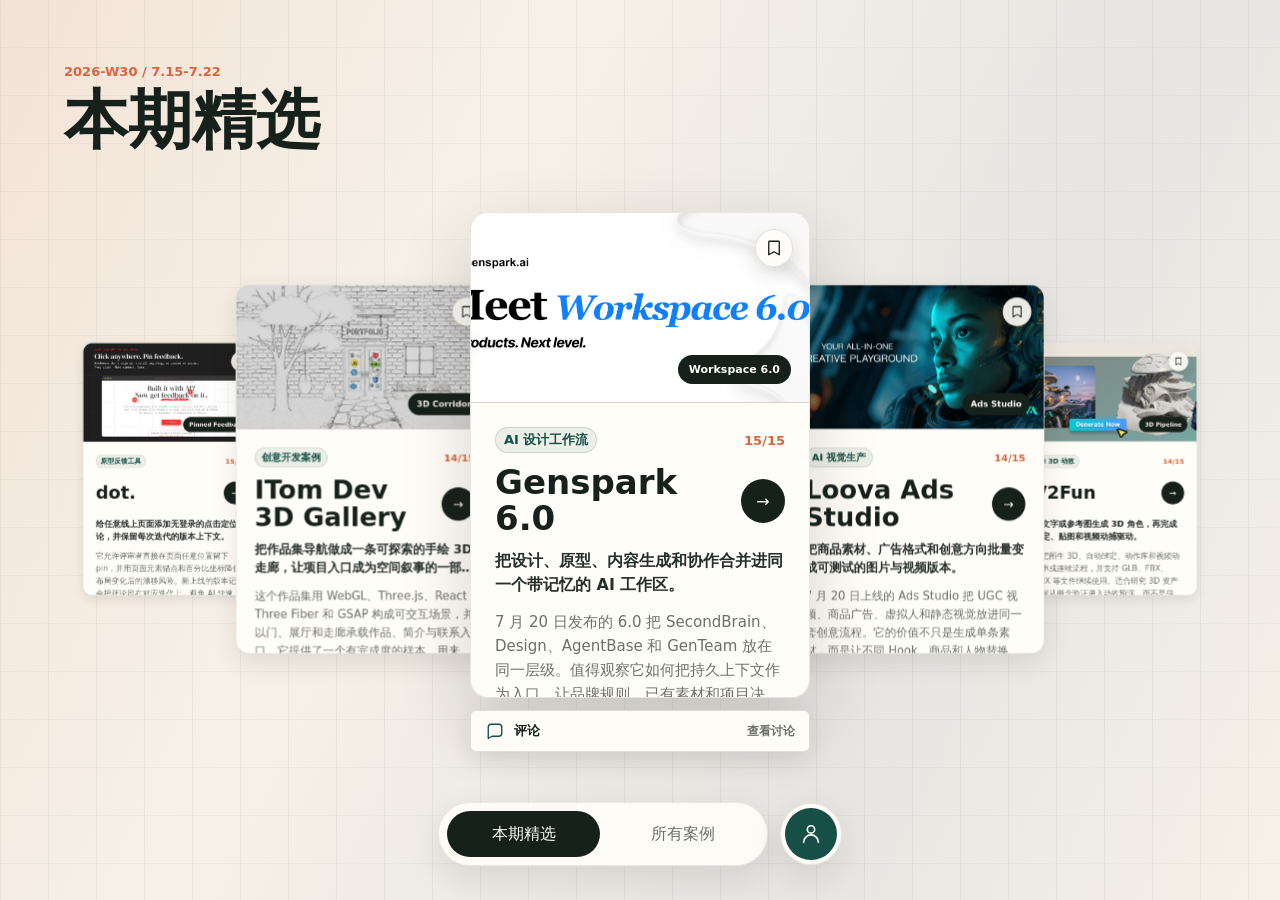
==== cowork-app/index.html @ ac087801 "Revert "Expand comments below selected card" This reverts commit 1cfe57b018ddd706c0d45c9d44be570946c" ====
<!doctype html>
<html lang="zh-CN">
  <head>
    <meta charset="UTF-8" />
    <meta name="viewport" content="width=device-width, initial-scale=1.0" />
    <title>设计资源精选</title>
    <link rel="stylesheet" href="./styles.css?v=26" />
  </head>
  <body>
    <main class="app-shell" aria-live="polite">
      <header class="topbar">
        <div>
          <p class="eyebrow" id="issueLabel">2026-W30 / 7.15-7.22</p>
          <h1 id="pageTitle">本期精选</h1>
        </div>
        <div class="view-controls is-hidden" id="viewControls">
          <div class="issue-filter" id="issueFilter">
            <button
              class="issue-filter-button"
              id="issueFilterButton"
              type="button"
              aria-haspopup="listbox"
              aria-expanded="false"
            >
              <span id="issueFilterValue">全部</span>
              <svg viewBox="0 0 24 24" aria-hidden="true">
                <path d="m7 10 5 5 5-5"></path>
              </svg>
            </button>
            <div class="issue-menu" id="issueMenu" role="listbox" aria-label="选择期次"></div>
          </div>
          <button
            class="layout-toggle"
            id="layoutToggle"
            type="button"
            aria-label="切换为瀑布流排列"
            aria-pressed="false"
            title="切换为瀑布流排列"
          >
            <svg class="layout-icon layout-icon-masonry" viewBox="0 0 24 24" aria-hidden="true">
              <rect x="3" y="3" width="7" height="8" rx="1.5"></rect>
              <rect x="14" y="3" width="7" height="5" rx="1.5"></rect>
              <rect x="3" y="15" width="7" height="6" rx="1.5"></rect>
              <rect x="14" y="12" width="7" height="9" rx="1.5"></rect>
            </svg>
            <svg class="layout-icon layout-icon-stack" viewBox="0 0 24 24" aria-hidden="true">
              <path d="m12 3 9 5-9 5-9-5 9-5Z"></path>
              <path d="m3 12 9 5 9-5"></path>
              <path d="m3 16 9 5 9-5"></path>
            </svg>
          </button>
        </div>
      </header>

      <section class="stage" aria-label="资源案例">
        <div class="carousel" id="carousel"></div>
        <button class="comment-button featured-comment-button" id="featuredCommentButton" type="button" aria-label="查看评论" aria-expanded="false">
          <span class="comment-button-copy">
            <span class="comment-icon-wrap">
              <svg viewBox="0 0 24 24" aria-hidden="true">
                <path d="M21 15a4 4 0 0 1-4 4H8l-5 3V7a4 4 0 0 1 4-4h10a4 4 0 0 1 4 4Z"></path>
              </svg>
              <span class="comment-count" hidden>0</span>
            </span>
            <span>评论</span>
          </span>
          <span class="comment-button-hint">查看讨论</span>
        </button>
      </section>

      <section class="profile-view is-hidden" id="profileView" aria-label="我的资源库">
        <header class="profile-identity">
          <div class="profile-identity-avatar" id="profileIdentityAvatar" aria-hidden="true">
            <span class="avatar-initials"></span>
          </div>
          <div>
            <p>我的资源库</p>
            <h2 id="profileName">正在识别成员信息</h2>
            <span id="profileEmail"></span>
          </div>
        </header>

        <div class="profile-tabs" role="tablist" aria-label="我的内容">
          <button class="profile-tab is-active" type="button" role="tab" aria-selected="true" data-profile-tab="published">
            我的发布
            <span id="publishedCount">0</span>
          </button>
          <button class="profile-tab" type="button" role="tab" aria-selected="false" data-profile-tab="favorites">
            我的收藏
            <span id="favoritesCount">0</span>
          </button>
        </div>

        <div class="profile-content" id="profileContent"></div>
      </section>

      <div class="bottom-dock">
        <nav class="mode-tabs" aria-label="页面切换">
          <button class="tab-button is-active" type="button" data-mode="featured">本期精选</button>
          <button class="tab-button" type="button" data-mode="all">所有案例</button>
        </nav>
        <button class="profile-button" id="profileButton" type="button" aria-label="进入我的页面" title="我的">
          <span class="profile-avatar-placeholder" aria-hidden="true">
            <svg viewBox="0 0 24 24">
              <path d="M20 21a8 8 0 0 0-16 0"></path>
              <circle cx="12" cy="7" r="4"></circle>
            </svg>
          </span>
          <img id="profileAvatar" alt="" hidden />
          <span class="profile-avatar-initials" id="profileAvatarInitials" aria-hidden="true"></span>
        </button>
      </div>

      <div class="comment-layer" id="commentLayer" aria-hidden="true">
        <button class="comment-backdrop" id="commentBackdrop" type="button" aria-label="关闭评论"></button>
        <aside class="comment-drawer" role="dialog" aria-modal="true" aria-labelledby="commentDrawerTitle">
          <header class="comment-drawer-header">
            <div>
              <p id="commentResourceLabel">案例讨论</p>
              <h2 id="commentDrawerTitle">评论</h2>
            </div>
            <button class="comment-close" id="commentClose" type="button" aria-label="关闭评论">
              <svg viewBox="0 0 24 24" aria-hidden="true">
                <path d="m6 6 12 12M18 6 6 18"></path>
              </svg>
            </button>
          </header>

          <div class="comment-list" id="commentList" aria-live="polite"></div>

          <form class="comment-composer" id="commentForm">
            <div class="replying-to is-hidden" id="replyingTo">
              <span id="replyingToText"></span>
              <button id="cancelReply" type="button">取消</button>
            </div>
            <label class="sr-only" for="commentInput">发表评论</label>
            <textarea id="commentInput" maxlength="1000" rows="3" placeholder="写下你的看法"></textarea>
            <div class="comment-form-actions">
              <span>最多 1000 字</span>
              <button class="comment-submit" id="commentSubmit" type="submit">发布评论</button>
            </div>
          </form>
        </aside>
      </div>
    </main>

    <script src="https://cdn.jsdelivr.net/npm/gsap@3.12.5/dist/gsap.min.js"></script>
    <script src="./app.js?v=13"></script>
  </body>
</html>
---- cowork-app/styles.css ----
:root {
  --bg: #f6f1e8;
  --surface: #fffdf7;
  --surface-2: #f0e6d8;
  --ink: #17211c;
  --muted: #6b716a;
  --line: rgba(23, 33, 28, 0.12);
  --accent: #164f46;
  --accent-2: #d9653b;
  --blue: #365c9f;
  --shadow: 0 26px 70px rgba(34, 29, 20, 0.18);
  --soft-shadow: 0 12px 34px rgba(34, 29, 20, 0.11);
}

* {
  box-sizing: border-box;
}

html,
body {
  min-height: 100%;
}

body {
  margin: 0;
  font-family:
    Inter, ui-sans-serif, system-ui, -apple-system, BlinkMacSystemFont, "Segoe UI",
    "PingFang SC", "Hiragino Sans GB", "Microsoft YaHei", sans-serif;
  color: var(--ink);
  background:
    linear-gradient(90deg, rgba(22, 79, 70, 0.06) 1px, transparent 1px),
    linear-gradient(0deg, rgba(22, 79, 70, 0.045) 1px, transparent 1px),
    linear-gradient(115deg, rgba(217, 101, 59, 0.1), transparent 34%, rgba(54, 92, 159, 0.08) 70%, transparent),
    var(--bg);
  background-size:
    48px 48px,
    48px 48px,
    auto;
  overflow: hidden;
}

button,
select {
  font: inherit;
}

.app-shell {
  position: relative;
  display: grid;
  grid-template-rows: auto minmax(0, 1fr);
  gap: clamp(18px, 2.8vh, 36px);
  width: 100vw;
  height: 100vh;
  min-height: 720px;
  padding: clamp(28px, 5vw, 72px) clamp(28px, 5vw, 72px) 118px;
  overflow: hidden;
}

.topbar {
  position: relative;
  z-index: 4;
  display: flex;
  align-items: flex-start;
  justify-content: space-between;
  gap: 24px;
  width: min(100%, 1760px);
  margin: 0 auto;
}

.view-controls {
  display: flex;
  align-items: center;
  gap: 10px;
  margin-top: 4px;
}

.eyebrow {
  margin: 0 0 10px;
  color: var(--accent-2);
  font-size: 13px;
  font-weight: 700;
}

h1 {
  margin: 0;
  font-size: clamp(34px, 5vw, 72px);
  font-weight: 780;
  line-height: 0.98;
}

.issue-filter {
  position: relative;
  z-index: 2;
}

.issue-filter-button {
  display: flex;
  align-items: center;
  justify-content: space-between;
  gap: 18px;
  min-width: 194px;
  height: 48px;
  padding: 0 18px 0 22px;
  color: var(--ink);
  cursor: pointer;
  background: rgba(255, 253, 247, 0.86);
  border: 1px solid var(--line);
  border-radius: 999px;
  box-shadow: var(--soft-shadow);
  transition:
    background 180ms ease,
    border-color 180ms ease;
}

.issue-filter-button:hover,
.issue-filter-button[aria-expanded="true"] {
  background: var(--surface);
  border-color: rgba(23, 33, 28, 0.2);
}

.issue-filter-button:focus-visible {
  outline: 3px solid rgba(217, 101, 59, 0.62);
  outline-offset: 3px;
}

.issue-filter-button svg {
  width: 18px;
  height: 18px;
  fill: none;
  stroke: currentColor;
  stroke-linecap: round;
  stroke-linejoin: round;
  stroke-width: 2;
  transition: transform 180ms ease;
}

.issue-filter-button[aria-expanded="true"] svg {
  transform: rotate(180deg);
}

.issue-menu {
  position: absolute;
  top: calc(100% + 10px);
  right: 0;
  display: grid;
  gap: 4px;
  width: 260px;
  padding: 8px;
  pointer-events: none;
  background: var(--surface);
  border: 1px solid var(--line);
  border-radius: 8px;
  box-shadow: var(--shadow);
  opacity: 0;
  transform: translateY(-8px);
  transition:
    opacity 160ms ease,
    transform 180ms ease;
}

.issue-menu.is-open {
  pointer-events: auto;
  opacity: 1;
  transform: translateY(0);
}

.issue-option {
  position: relative;
  display: grid;
  gap: 3px;
  width: 100%;
  min-height: 54px;
  padding: 9px 38px 9px 12px;
  color: var(--ink);
  text-align: left;
  cursor: pointer;
  background: transparent;
  border: 0;
  border-radius: 6px;
}

.issue-option:hover {
  background: rgba(22, 79, 70, 0.07);
}

.issue-option.is-selected {
  color: var(--accent);
  background: rgba(22, 79, 70, 0.1);
}

.issue-option.is-selected::after {
  position: absolute;
  top: 50%;
  right: 14px;
  font-size: 16px;
  font-weight: 800;
  content: "✓";
  transform: translateY(-50%);
}

.issue-option span {
  overflow: hidden;
  font-size: 14px;
  font-weight: 720;
  text-overflow: ellipsis;
  white-space: nowrap;
}

.issue-option small {
  color: var(--muted);
  font-size: 12px;
}

.layout-toggle {
  display: grid;
  flex: 0 0 48px;
  width: 48px;
  height: 48px;
  padding: 0;
  color: var(--ink);
  cursor: pointer;
  background: rgba(255, 253, 247, 0.86);
  border: 1px solid var(--line);
  border-radius: 50%;
  box-shadow: var(--soft-shadow);
  place-items: center;
  transition:
    color 180ms ease,
    background 180ms ease,
    transform 180ms ease;
}

.layout-toggle:hover {
  color: var(--surface);
  background: var(--ink);
  transform: translateY(-2px);
}

.layout-toggle:focus-visible {
  outline: 3px solid rgba(217, 101, 59, 0.62);
  outline-offset: 3px;
}

.layout-icon {
  width: 22px;
  height: 22px;
  fill: none;
  stroke: currentColor;
  stroke-linecap: round;
  stroke-linejoin: round;
  stroke-width: 1.8;
}

.layout-icon-stack,
.layout-toggle.is-masonry-active .layout-icon-masonry {
  display: none;
}

.layout-toggle.is-masonry-active .layout-icon-stack {
  display: block;
}

.is-hidden {
  display: none;
}

.stage {
  position: relative;
  width: min(100%, 1460px);
  min-height: 0;
  margin: 0 auto;
}

.carousel {
  position: absolute;
  inset: 0;
  transform-style: preserve-3d;
}

body.is-masonry-view {
  overflow-x: hidden;
  overflow-y: auto;
}

.app-shell.is-masonry-view {
  grid-template-rows: auto auto;
  height: auto;
  min-height: 100vh;
  padding-bottom: 130px;
  overflow: visible;
}

.stage.is-masonry-view {
  min-height: 0;
}

.carousel.is-masonry-view {
  position: relative;
  inset: auto;
  columns: 3 340px;
  column-gap: 24px;
  transform-style: flat;
}

.carousel.is-masonry-view .resource-card {
  position: relative;
  top: auto;
  left: auto;
  display: inline-grid;
  grid-template-rows: auto auto;
  width: 100%;
  height: auto;
  min-height: 0;
  margin: 0 0 24px;
  cursor: default;
  break-inside: avoid;
  transform: none;
  box-shadow: var(--soft-shadow);
}

.carousel.is-masonry-view .cover img {
  height: auto;
  object-fit: contain;
}

.carousel.is-masonry-view .card-body {
  grid-template-rows: auto auto minmax(150px, auto);
}

.carousel.is-masonry-view .card-title {
  font-size: 28px;
}

.carousel.is-masonry-view .card-details {
  min-height: 150px;
}

.resource-card {
  position: absolute;
  top: calc(50% - clamp(24px, 2.5vh, 32px));
  left: 50%;
  display: grid;
  grid-template-rows: minmax(190px, 52%) auto;
  width: clamp(340px, 23vw, 456px);
  height: clamp(470px, 54vh, 590px);
  overflow: hidden;
  cursor: pointer;
  background: var(--surface);
  border: 1px solid rgba(23, 33, 28, 0.1);
  border-radius: 18px;
  box-shadow: var(--shadow);
  transform: translate(-50%, -50%);
  transform-origin: center center;
  transition: box-shadow 180ms ease;
  will-change: transform, opacity;
}

.resource-card:focus-visible {
  outline: 3px solid rgba(217, 101, 59, 0.62);
  outline-offset: 5px;
}

.resource-card.is-side {
  box-shadow: var(--soft-shadow);
}

.resource-card.is-far {
  box-shadow: 0 8px 22px rgba(34, 29, 20, 0.1);
}

.resource-card.is-hovered {
  box-shadow: 0 24px 52px rgba(34, 29, 20, 0.2);
}

.cover {
  position: relative;
  min-height: 0;
  overflow: hidden;
  border-bottom: 1px solid rgba(23, 33, 28, 0.1);
  background: #ece7dd;
}

.cover img {
  display: block;
  width: 100%;
  height: 100%;
  object-fit: cover;
}

.cover::after {
  position: absolute;
  right: 18px;
  bottom: 18px;
  padding: 8px 11px;
  color: var(--surface);
  font-size: 11px;
  font-weight: 760;
  content: attr(data-label);
  background: var(--ink);
  border-radius: 999px;
}

.favorite-button {
  position: absolute;
  z-index: 2;
  top: 16px;
  right: 16px;
  display: grid;
  width: 38px;
  height: 38px;
  padding: 0;
  color: var(--ink);
  cursor: pointer;
  background: rgba(255, 253, 247, 0.92);
  border: 1px solid rgba(23, 33, 28, 0.12);
  border-radius: 50%;
  box-shadow: 0 8px 18px rgba(34, 29, 20, 0.14);
  place-items: center;
  transition:
    color 180ms ease,
    background 180ms ease,
    transform 180ms ease;
}

.favorite-button:hover {
  color: var(--surface);
  background: var(--ink);
  transform: translateY(-2px);
}

.favorite-button.is-saved {
  color: var(--surface);
  background: var(--accent);
}

.favorite-button:disabled {
  cursor: wait;
  opacity: 0.58;
}

.favorite-button svg {
  width: 18px;
  height: 18px;
  fill: transparent;
  stroke: currentColor;
  stroke-linecap: round;
  stroke-linejoin: round;
  stroke-width: 1.8;
}

.favorite-button.is-saved svg {
  fill: currentColor;
}

.comment-button {
  display: none;
  align-items: center;
  justify-content: space-between;
  gap: 16px;
  width: 100%;
  min-height: 42px;
  padding: 0 14px;
  color: var(--ink);
  cursor: pointer;
  background: rgba(255, 253, 247, 0.96);
  border: 1px solid rgba(23, 33, 28, 0.14);
  border-radius: 6px;
  transition:
    color 180ms ease,
    background 180ms ease,
    border-color 180ms ease,
    transform 180ms ease;
}

.featured-comment-button {
  position: absolute;
  z-index: 12;
  top: calc(50% - clamp(24px, 2.5vh, 32px) + clamp(235px, 27vh, 295px) + 12px);
  left: 50%;
  width: clamp(340px, 23vw, 456px);
  box-shadow: 0 8px 24px rgba(34, 29, 20, 0.1);
  transform: translateX(-50%);
}

.app-shell.is-featured-mode .featured-comment-button {
  display: flex;
}

.comment-button:hover,
.comment-button[aria-expanded="true"] {
  color: var(--ink);
  background: #f1eee6;
  border-color: rgba(22, 79, 70, 0.3);
}

.featured-comment-button:hover,
.featured-comment-button[aria-expanded="true"] {
  transform: translate(-50%, -1px);
}

.comment-button-copy {
  display: inline-flex;
  align-items: center;
  gap: 9px;
  font-size: 13px;
  font-weight: 760;
}

.comment-icon-wrap {
  position: relative;
  display: grid;
  width: 20px;
  height: 20px;
  color: var(--accent);
  place-items: center;
}

.comment-button svg {
  width: 18px;
  height: 18px;
  fill: none;
  stroke: currentColor;
  stroke-linecap: round;
  stroke-linejoin: round;
  stroke-width: 1.8;
}

.comment-count {
  position: absolute;
  top: -8px;
  right: -10px;
  display: grid;
  min-width: 17px;
  height: 17px;
  padding: 0 4px;
  color: #fff;
  font-size: 9px;
  font-weight: 760;
  line-height: 1;
  background: var(--accent-2);
  border: 2px solid #f4f5f1;
  border-radius: 999px;
  place-items: center;
}

.comment-button:hover .comment-count,
.comment-button[aria-expanded="true"] .comment-count {
  border-color: #f1eee6;
}

.comment-button-hint {
  color: var(--muted);
  font-size: 12px;
  font-weight: 650;
}

.comment-button:hover .comment-button-hint,
.comment-button[aria-expanded="true"] .comment-button-hint {
  color: var(--accent);
}

.comment-count[hidden] {
  display: none;
}

.card-body {
  position: relative;
  display: grid;
  grid-template-rows: auto auto minmax(0, 1fr);
  gap: 12px;
  padding: 24px;
}

.card-meta {
  display: flex;
  align-items: center;
  justify-content: space-between;
  gap: 12px;
  color: var(--muted);
  font-size: 13px;
  font-weight: 720;
}

.category {
  display: inline-flex;
  max-width: 210px;
  min-height: 24px;
  padding: 3px 8px;
  overflow: hidden;
  color: var(--accent);
  text-overflow: ellipsis;
  white-space: nowrap;
  background: rgba(22, 79, 70, 0.08);
  border: 1px solid rgba(22, 79, 70, 0.16);
  border-radius: 999px;
  align-items: center;
}

.score {
  color: var(--accent-2);
}

.card-title-row {
  display: grid;
  grid-template-columns: 1fr 44px;
  gap: 16px;
  align-items: center;
  min-height: clamp(56px, 6vw, 72px);
}

.card-title {
  display: -webkit-box;
  min-width: 0;
  margin: 0;
  overflow: hidden;
  font-size: clamp(26px, 3.4vw, 34px);
  font-weight: 790;
  line-height: 1.05;
  -webkit-box-orient: vertical;
  -webkit-line-clamp: 2;
}

.open-link {
  display: grid;
  width: 44px;
  height: 44px;
  color: var(--surface);
  text-decoration: none;
  background: var(--ink);
  border-radius: 50%;
  place-items: center;
  transition:
    color 180ms ease,
    background 180ms ease,
    transform 180ms ease;
}

.open-link:hover {
  color: var(--ink);
  background: var(--accent-2);
  transform: translateX(2px);
}

.card-summary {
  display: -webkit-box;
  min-height: 48px;
  margin: 0;
  overflow: hidden;
  color: #26302b;
  font-size: 16px;
  font-weight: 680;
  line-height: 1.52;
  -webkit-box-orient: vertical;
  -webkit-line-clamp: 2;
}

.card-details {
  position: relative;
  display: grid;
  min-height: 0;
  overflow: hidden;
  grid-template-rows: auto minmax(0, 1fr);
  gap: 12px;
}

.card-description {
  display: -webkit-box;
  min-height: 72px;
  margin: 0;
  overflow: hidden;
  color: var(--muted);
  font-size: 15px;
  line-height: 1.6;
  -webkit-box-orient: vertical;
  -webkit-line-clamp: 4;
}

.card-action {
  align-self: end;
  display: -webkit-box;
  margin: 0;
  max-height: 80px;
  overflow: hidden;
  color: #39423d;
  font-size: 15px;
  line-height: 1.62;
  opacity: 1;
  transform: translateY(0);
  transition:
    max-height 220ms ease,
    opacity 160ms ease,
    transform 220ms ease;
  -webkit-box-orient: vertical;
  -webkit-line-clamp: 3;
}

.resource-card .card-action {
  position: absolute;
  inset: 0;
  display: block;
  min-height: 0;
  max-height: none;
  padding: 16px 24px 20px;
  background: var(--surface);
  opacity: 0;
  pointer-events: none;
  transform: translateY(100%);
  -webkit-line-clamp: unset;
}

.card-details .card-summary,
.card-details .card-description {
  align-self: end;
  transition:
    opacity 160ms ease,
    transform 220ms ease;
}

.resource-card:hover .card-action,
.resource-card:focus-visible .card-action {
  opacity: 1;
  pointer-events: auto;
  transform: translateY(0);
}

.resource-card:hover .card-details .card-summary,
.resource-card:hover .card-details .card-description,
.resource-card:focus-visible .card-details .card-summary,
.resource-card:focus-visible .card-details .card-description {
  opacity: 0;
  transform: translateY(10px);
}

.card-action span {
  display: block;
  margin-bottom: 6px;
  color: var(--accent-2);
  font-size: 13px;
  font-weight: 780;
}

.bottom-dock {
  position: fixed;
  z-index: 5;
  bottom: 34px;
  left: 50%;
  display: flex;
  align-items: center;
  gap: 12px;
  transform: translateX(-50%);
}

.mode-tabs {
  display: grid;
  grid-template-columns: 1fr 1fr;
  gap: 6px;
  width: min(330px, calc(100vw - 114px));
  margin: 0;
  padding: 8px;
  background: rgba(255, 253, 247, 0.9);
  border: 1px solid rgba(23, 33, 28, 0.09);
  border-radius: 999px;
  box-shadow: var(--soft-shadow);
  backdrop-filter: blur(18px);
}

.tab-button {
  height: 46px;
  color: var(--muted);
  cursor: pointer;
  background: transparent;
  border: 0;
  border-radius: 999px;
  transition:
    color 180ms ease,
    background 180ms ease,
    transform 180ms ease;
}

.tab-button:hover {
  color: var(--ink);
}

.tab-button.is-active {
  color: var(--surface);
  background: var(--ink);
}

.profile-button {
  position: relative;
  display: grid;
  flex: 0 0 62px;
  width: 62px;
  height: 62px;
  padding: 4px;
  overflow: hidden;
  color: var(--ink);
  cursor: pointer;
  background: rgba(255, 253, 247, 0.94);
  border: 1px solid rgba(23, 33, 28, 0.1);
  border-radius: 50%;
  box-shadow: var(--soft-shadow);
  backdrop-filter: blur(18px);
  place-items: center;
  transition:
    border-color 180ms ease,
    box-shadow 180ms ease,
    transform 180ms ease;
}

.profile-button:hover {
  transform: translateY(-3px);
}

.profile-button.is-active {
  border-color: var(--accent-2);
  box-shadow:
    0 0 0 3px rgba(217, 101, 59, 0.16),
    var(--soft-shadow);
}

.profile-button:focus-visible {
  outline: 3px solid rgba(217, 101, 59, 0.62);
  outline-offset: 3px;
}

.profile-button img,
.profile-avatar-placeholder,
.profile-avatar-initials {
  grid-area: 1 / 1;
  width: 52px;
  height: 52px;
  border-radius: 50%;
}

.profile-button img {
  display: block;
  object-fit: cover;
}

.profile-button img[hidden],
.profile-avatar-placeholder[hidden],
.profile-avatar-initials[hidden] {
  display: none;
}

.profile-avatar-placeholder,
.profile-avatar-initials {
  display: grid;
  color: var(--surface);
  background: var(--accent);
  place-items: center;
}

.profile-avatar-placeholder svg {
  width: 22px;
  height: 22px;
  fill: none;
  stroke: currentColor;
  stroke-linecap: round;
  stroke-linejoin: round;
  stroke-width: 1.8;
}

.profile-avatar-initials {
  font-size: 15px;
  font-weight: 800;
}

.profile-view {
  width: min(100%, 1120px);
  min-height: 0;
  margin: 0 auto;
  overflow: auto;
  padding: 2px 4px 22px;
}

.profile-identity {
  display: flex;
  align-items: center;
  gap: 18px;
  padding-bottom: 28px;
  border-bottom: 1px solid var(--line);
}

.profile-identity-avatar {
  display: grid;
  flex: 0 0 76px;
  width: 76px;
  height: 76px;
  overflow: hidden;
  color: var(--surface);
  background: var(--accent);
  border-radius: 50%;
  place-items: center;
}

.profile-identity-avatar img {
  width: 100%;
  height: 100%;
  object-fit: cover;
}

.profile-identity-avatar .avatar-initials {
  font-size: 22px;
  font-weight: 800;
}

.profile-identity p,
.profile-identity h2 {
  margin: 0;
}

.profile-identity p {
  margin-bottom: 5px;
  color: var(--accent-2);
  font-size: 13px;
  font-weight: 760;
}

.profile-identity h2 {
  font-size: clamp(24px, 3vw, 34px);
  line-height: 1.15;
}

.profile-identity > div > span {
  display: block;
  margin-top: 6px;
  color: var(--muted);
  font-size: 14px;
}

.profile-tabs {
  display: flex;
  gap: 28px;
  margin-top: 30px;
  border-bottom: 1px solid var(--line);
}

.profile-tab {
  position: relative;
  display: inline-flex;
  align-items: center;
  gap: 8px;
  min-height: 48px;
  padding: 0 0 14px;
  color: var(--muted);
  cursor: pointer;
  background: transparent;
  border: 0;
}

.profile-tab::after {
  position: absolute;
  right: 0;
  bottom: -1px;
  left: 0;
  height: 2px;
  content: "";
  background: var(--ink);
  opacity: 0;
  transform: scaleX(0.6);
  transition:
    opacity 180ms ease,
    transform 180ms ease;
}

.profile-tab.is-active {
  color: var(--ink);
  font-weight: 740;
}

.profile-tab.is-active::after {
  opacity: 1;
  transform: scaleX(1);
}

.profile-tab span {
  display: grid;
  min-width: 24px;
  height: 24px;
  padding: 0 7px;
  color: var(--accent);
  font-size: 12px;
  background: rgba(22, 79, 70, 0.09);
  border-radius: 999px;
  place-items: center;
}

.profile-content {
  padding-top: 24px;
}

.profile-grid {
  display: grid;
  grid-template-columns: repeat(3, minmax(0, 1fr));
  gap: 20px;
}

.profile-resource-card {
  display: grid;
  grid-template-rows: 190px auto;
  min-width: 0;
  overflow: hidden;
  background: var(--surface);
  border: 1px solid var(--line);
  border-radius: 8px;
  box-shadow: var(--soft-shadow);
}

.profile-resource-card > img {
  width: 100%;
  height: 100%;
  object-fit: cover;
  border-bottom: 1px solid var(--line);
}

.profile-resource-body {
  display: grid;
  gap: 12px;
  padding: 18px;
}

.profile-resource-body h3,
.profile-resource-body p {
  margin: 0;
}

.profile-resource-body h3 {
  font-size: 22px;
  line-height: 1.15;
}

.profile-resource-body p {
  display: -webkit-box;
  min-height: 44px;
  overflow: hidden;
  color: var(--muted);
  font-size: 14px;
  line-height: 1.55;
  -webkit-box-orient: vertical;
  -webkit-line-clamp: 2;
}

.profile-resource-actions {
  display: flex;
  align-items: center;
  justify-content: space-between;
  gap: 12px;
}

.profile-resource-actions a,
.profile-resource-actions button {
  color: var(--ink);
  font-size: 13px;
  font-weight: 720;
  text-decoration: none;
}

.profile-resource-actions button {
  padding: 0;
  cursor: pointer;
  background: transparent;
  border: 0;
}

.profile-resource-actions button:hover,
.profile-resource-actions a:hover {
  color: var(--accent-2);
}

.profile-empty {
  display: grid;
  min-height: 250px;
  padding: 48px 24px;
  text-align: center;
  border: 1px dashed rgba(23, 33, 28, 0.2);
  border-radius: 8px;
  place-content: center;
}

.profile-empty h3,
.profile-empty p {
  margin: 0;
}

.profile-empty h3 {
  font-size: 22px;
}

.profile-empty p {
  max-width: 440px;
  margin-top: 10px;
  color: var(--muted);
  line-height: 1.6;
}

body.is-comment-open {
  overflow: hidden;
}

.comment-layer {
  position: fixed;
  z-index: 20;
  inset: 0;
  pointer-events: none;
  visibility: hidden;
  opacity: 0;
  transition:
    opacity 220ms ease,
    visibility 220ms ease;
}

.comment-layer.is-open {
  pointer-events: auto;
  visibility: visible;
  opacity: 1;
}

.comment-backdrop {
  position: absolute;
  inset: 0;
  width: 100%;
  height: 100%;
  padding: 0;
  cursor: default;
  background: rgba(23, 33, 28, 0.22);
  border: 0;
  backdrop-filter: blur(3px);
}

.comment-drawer {
  position: absolute;
  top: 50%;
  left: 50%;
  display: grid;
  grid-template-rows: auto minmax(0, 1fr) auto;
  width: min(680px, calc(100vw - 48px));
  height: min(680px, calc(100vh - 64px));
  overflow: hidden;
  background: var(--surface);
  border: 1px solid rgba(23, 33, 28, 0.14);
  border-radius: 8px;
  box-shadow: 0 30px 90px rgba(34, 29, 20, 0.28);
  opacity: 0;
  transform: translate(-50%, -46%) scale(0.98);
  transition:
    opacity 200ms ease,
    transform 280ms cubic-bezier(0.22, 1, 0.36, 1);
}

.comment-layer.is-open .comment-drawer {
  opacity: 1;
  transform: translate(-50%, -50%) scale(1);
}

.comment-drawer-header {
  display: flex;
  align-items: flex-start;
  justify-content: space-between;
  gap: 18px;
  padding: 28px 28px 22px;
  border-bottom: 1px solid var(--line);
}

.comment-drawer-header p,
.comment-drawer-header h2 {
  margin: 0;
}

.comment-drawer-header p {
  color: var(--accent-2);
  font-size: 12px;
  font-weight: 760;
}

.comment-drawer-header h2 {
  max-width: 320px;
  margin-top: 6px;
  font-size: 26px;
  line-height: 1.16;
}

.comment-close {
  display: grid;
  flex: 0 0 38px;
  width: 38px;
  height: 38px;
  padding: 0;
  color: var(--ink);
  cursor: pointer;
  background: transparent;
  border: 1px solid var(--line);
  border-radius: 50%;
  place-items: center;
}

.comment-close:hover {
  color: var(--surface);
  background: var(--ink);
}

.comment-close svg {
  width: 18px;
  height: 18px;
  fill: none;
  stroke: currentColor;
  stroke-linecap: round;
  stroke-width: 1.8;
}

.comment-list {
  padding: 8px 28px 28px;
  overflow: auto;
  overscroll-behavior: contain;
}

.comment-thread {
  position: relative;
}

.comment-thread + .comment-thread {
  border-top: 1px solid var(--line);
}

.comment-thread.is-reply {
  margin-left: 46px;
  border-top: 0;
}

.comment-thread.is-reply::before {
  position: absolute;
  top: 8px;
  bottom: 8px;
  left: -18px;
  width: 1px;
  content: "";
  background: rgba(22, 79, 70, 0.18);
}

.comment-item {
  display: grid;
  grid-template-columns: 38px minmax(0, 1fr);
  gap: 12px;
  padding: 20px 0;
}

.comment-avatar {
  display: grid;
  width: 38px;
  height: 38px;
  overflow: hidden;
  color: var(--surface);
  font-size: 11px;
  font-weight: 760;
  background: var(--accent);
  border-radius: 50%;
  place-items: center;
}

.comment-avatar img {
  width: 100%;
  height: 100%;
  object-fit: cover;
}

.comment-body {
  min-width: 0;
}

.comment-meta {
  display: flex;
  align-items: baseline;
  gap: 8px;
}

.comment-meta strong {
  overflow: hidden;
  font-size: 14px;
  text-overflow: ellipsis;
  white-space: nowrap;
}

.comment-meta time {
  flex: 0 0 auto;
  color: var(--muted);
  font-size: 11px;
}

.comment-body p {
  margin: 7px 0 9px;
  color: var(--ink);
  font-size: 14px;
  line-height: 1.62;
  overflow-wrap: anywhere;
  white-space: pre-wrap;
}

.comment-reply {
  padding: 0;
  color: var(--muted);
  cursor: pointer;
  background: transparent;
  border: 0;
  font-size: 12px;
  font-weight: 720;
}

.comment-reply:hover {
  color: var(--accent-2);
}

.comment-empty {
  display: grid;
  min-height: 280px;
  text-align: center;
  place-content: center;
}

.comment-empty h3,
.comment-empty p {
  margin: 0;
}

.comment-empty h3 {
  font-size: 18px;
}

.comment-empty p {
  max-width: 280px;
  margin-top: 8px;
  color: var(--muted);
  font-size: 13px;
  line-height: 1.6;
}

.comment-composer {
  padding: 16px 20px 20px;
  background: var(--surface);
  border-top: 1px solid var(--line);
}

.replying-to {
  display: flex;
  align-items: center;
  justify-content: space-between;
  gap: 12px;
  margin-bottom: 10px;
  color: var(--accent);
  font-size: 12px;
  font-weight: 720;
}

.replying-to.is-hidden {
  display: none;
}

.replying-to button {
  padding: 0;
  color: var(--muted);
  cursor: pointer;
  background: transparent;
  border: 0;
  font-size: 12px;
}

.comment-composer textarea {
  display: block;
  width: 100%;
  min-height: 84px;
  padding: 12px 14px;
  resize: vertical;
  color: var(--ink);
  font: inherit;
  font-size: 14px;
  line-height: 1.5;
  background: #fff;
  border: 1px solid rgba(23, 33, 28, 0.18);
  border-radius: 6px;
  outline: none;
}

.comment-composer textarea:focus {
  border-color: var(--accent);
  box-shadow: 0 0 0 3px rgba(22, 79, 70, 0.1);
}

.comment-composer textarea:disabled {
  cursor: not-allowed;
  background: var(--surface-2);
}

.comment-form-actions {
  display: flex;
  align-items: center;
  justify-content: space-between;
  gap: 12px;
  margin-top: 10px;
}

.comment-form-actions span {
  color: var(--muted);
  font-size: 11px;
}

.comment-submit {
  min-width: 88px;
  height: 38px;
  padding: 0 16px;
  color: var(--surface);
  font-size: 13px;
  font-weight: 720;
  cursor: pointer;
  background: var(--ink);
  border: 0;
  border-radius: 999px;
}

.comment-submit:hover {
  background: var(--accent);
}

.comment-submit:disabled {
  cursor: not-allowed;
  opacity: 0.46;
}

.sr-only {
  position: absolute;
  width: 1px;
  height: 1px;
  padding: 0;
  margin: -1px;
  overflow: hidden;
  clip: rect(0, 0, 0, 0);
  white-space: nowrap;
  border: 0;
}

@media (max-width: 760px) {
  body {
    overflow: auto;
  }

  .app-shell {
    min-height: 100svh;
    height: auto;
    padding: 28px 20px 118px;
    overflow: hidden;
  }

  .topbar {
    align-items: stretch;
    flex-direction: column;
    gap: 18px;
  }

  .view-controls {
    width: 100%;
  }

  .issue-filter {
    flex: 1;
  }

  .issue-filter-button {
    width: 100%;
    min-width: 0;
  }

  .issue-menu {
    right: auto;
    left: 0;
    width: min(100%, 300px);
  }

  .stage {
    height: min(560px, calc(100svh - 230px));
    min-height: 500px;
  }

  .resource-card {
    top: calc(50% - clamp(18px, 2.5vh, 28px));
    width: min(360px, calc(100vw - 32px));
    height: clamp(430px, calc(100svh - 210px), 520px);
    min-height: 0;
  }

  .featured-comment-button {
    top: calc(50% - clamp(18px, 2.5vh, 28px) + clamp(215px, calc(50svh - 105px), 260px) + 12px);
    width: min(360px, calc(100vw - 32px));
  }

  .card-body {
    padding: 21px;
  }

  .card-title {
    font-size: 25px;
  }

  .card-summary {
    font-size: 15px;
    -webkit-line-clamp: 2;
  }

  .resource-card .card-action {
    padding: 14px 21px 18px;
    font-size: 14px;
  }

  .bottom-dock {
    bottom: 22px;
    gap: 8px;
  }

  .mode-tabs {
    width: calc(100vw - 100px);
    padding: 6px;
  }

  .tab-button {
    height: 44px;
    font-size: 14px;
  }

  .profile-button {
    flex-basis: 56px;
    width: 56px;
    height: 56px;
  }

  .profile-button img,
  .profile-avatar-placeholder,
  .profile-avatar-initials {
    width: 48px;
    height: 48px;
  }

  .profile-view {
    padding-bottom: 10px;
  }

  .profile-identity-avatar {
    flex-basis: 64px;
    width: 64px;
    height: 64px;
  }

  .profile-tabs {
    gap: 22px;
    margin-top: 24px;
  }

  .profile-grid {
    grid-template-columns: 1fr;
  }

  .carousel.is-masonry-view {
    columns: 1;
  }

  .carousel.is-masonry-view .resource-card {
    width: 100%;
    height: auto;
  }

  .comment-drawer {
    width: calc(100% - 24px);
    height: calc(100svh - 24px);
    border-radius: 8px;
  }

  .comment-drawer-header {
    padding: 22px 20px 18px;
  }

  .comment-list {
    padding: 4px 20px 22px;
  }
}

@media (max-width: 1180px) and (min-width: 761px) {
  .app-shell {
    padding-right: 34px;
    padding-left: 34px;
  }

  .resource-card {
    grid-template-rows: minmax(170px, 50%) auto;
    width: clamp(320px, 38vw, 400px);
    height: clamp(450px, 62vh, 540px);
  }

  .featured-comment-button {
    top: calc(50% - clamp(24px, 2.5vh, 32px) + clamp(225px, 31vh, 270px) + 12px);
    width: clamp(320px, 38vw, 400px);
  }

  .card-body {
    gap: 10px;
    padding: 20px;
  }

  .card-title-row {
    min-height: 56px;
  }

  .card-summary {
    min-height: 42px;
  }

  .card-description {
    min-height: 56px;
  }

  .card-title {
    font-size: 28px;
  }

  .resource-card .card-action {
    padding: 14px 20px 18px;
  }

  .carousel.is-masonry-view {
    columns: 2 320px;
  }

  .profile-grid {
    grid-template-columns: repeat(2, minmax(0, 1fr));
  }
}

@media (min-width: 1440px) {
  .app-shell {
    min-height: 820px;
  }

  .resource-card {
    width: clamp(390px, 22vw, 500px);
    height: clamp(520px, 56vh, 650px);
  }

  .featured-comment-button {
    top: calc(50% - clamp(24px, 2.5vh, 32px) + clamp(260px, 28vh, 325px) + 12px);
    width: clamp(390px, 22vw, 500px);
  }
}

@media (max-height: 760px) and (min-width: 761px) {
  .app-shell {
    min-height: 0;
    gap: 14px;
    padding-top: 28px;
    padding-bottom: 96px;
  }

  h1 {
    font-size: clamp(32px, 4.2vw, 54px);
  }

  .resource-card {
    grid-template-rows: minmax(170px, 48%) auto;
    height: min(460px, 63vh);
  }

  .featured-comment-button {
    top: calc(50% - clamp(24px, 2.5vh, 32px) + min(230px, 31.5vh) + 12px);
  }

  .card-body {
    gap: 9px;
    padding: 20px;
  }

  .card-title-row {
    min-height: 50px;
  }

  .card-summary {
    min-height: 40px;
  }

  .card-description {
    min-height: 40px;
  }

  .resource-card .card-action {
    min-height: 0;
  }

  .card-description {
    -webkit-line-clamp: 2;
  }

  .card-action {
    font-size: 14px;
  }
}
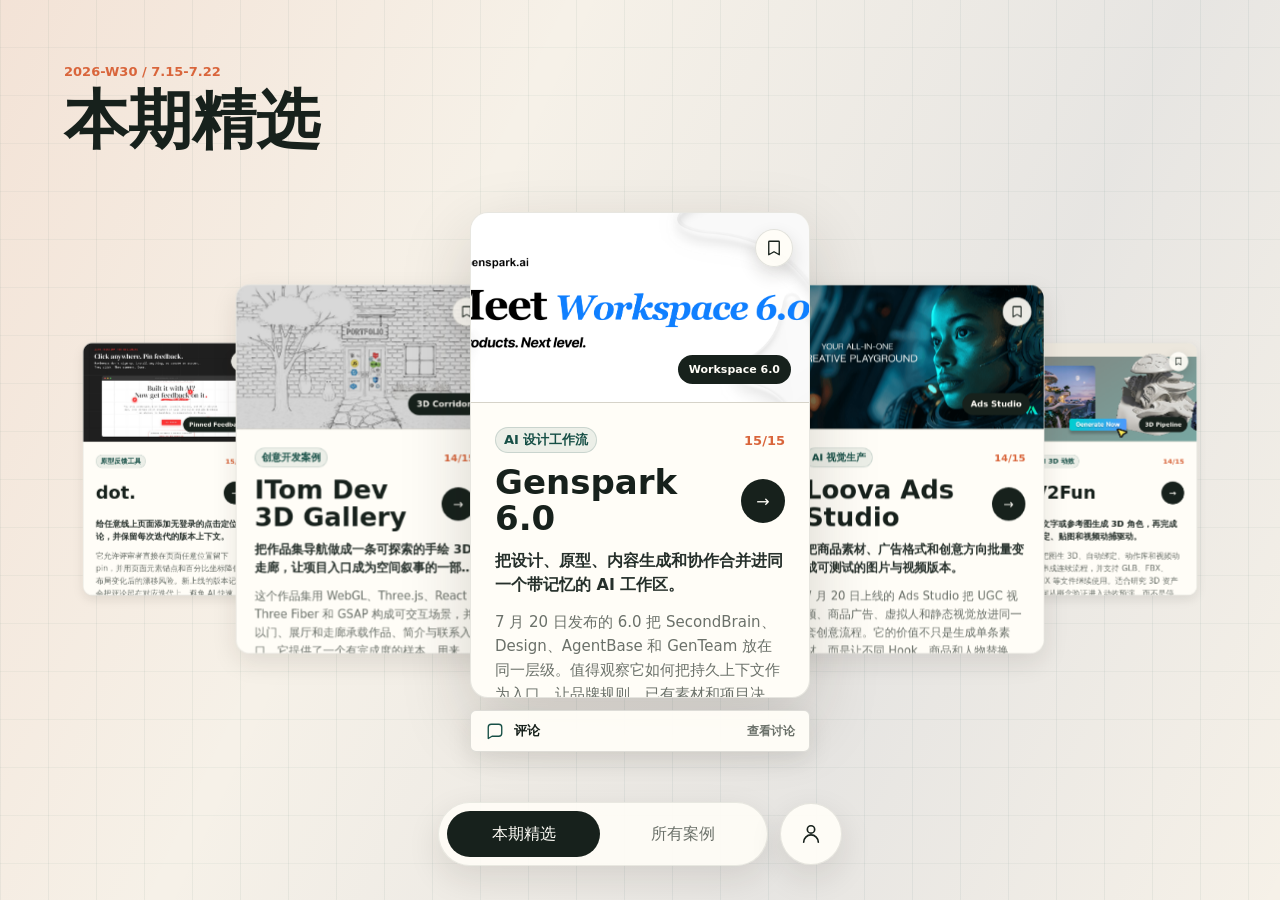
==== commit e3f76245: "Clarify inactive profile button state" ====
--- a/cowork-app/index.html
+++ b/cowork-app/index.html
@@ -4,7 +4,7 @@
     <meta charset="UTF-8" />
     <meta name="viewport" content="width=device-width, initial-scale=1.0" />
     <title>设计资源精选</title>
-    <link rel="stylesheet" href="./styles.css?v=26" />
+    <link rel="stylesheet" href="./styles.css?v=27" />
   </head>
   <body>
     <main class="app-shell" aria-live="polite">
--- a/cowork-app/styles.css
+++ b/cowork-app/styles.css
@@ -847,9 +847,25 @@
 .profile-avatar-placeholder,
 .profile-avatar-initials {
   display: grid;
+  place-items: center;
+}
+
+.profile-avatar-placeholder {
+  color: var(--ink);
+  background: transparent;
+  transition:
+    color 180ms ease,
+    background 180ms ease;
+}
+
+.profile-button.is-active .profile-avatar-placeholder {
   color: var(--surface);
   background: var(--accent);
-  place-items: center;
+}
+
+.profile-avatar-initials {
+  color: var(--surface);
+  background: var(--accent);
 }
 
 .profile-avatar-placeholder svg {
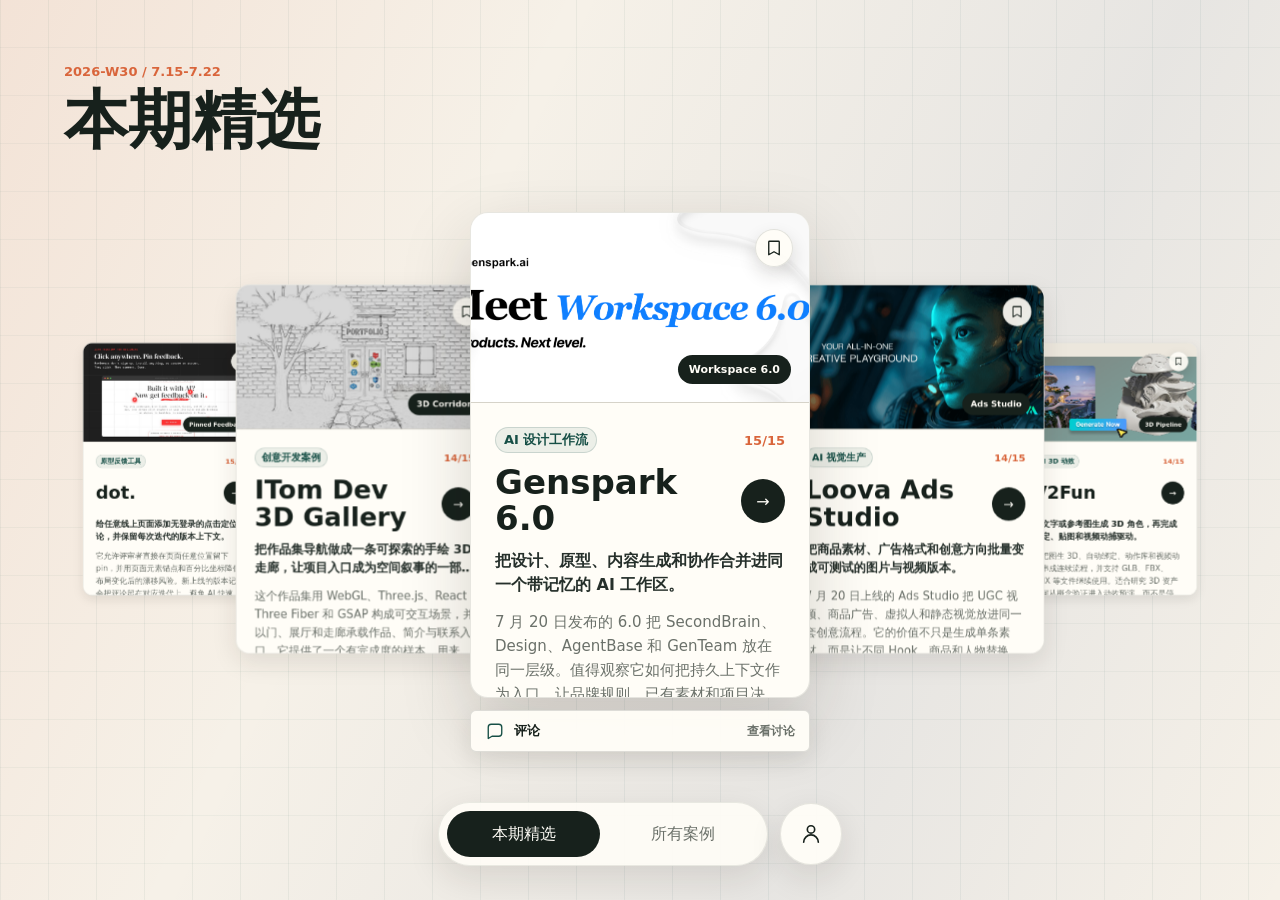
==== commit b8b04c94: "Round featured comment control" ====
--- a/cowork-app/index.html
+++ b/cowork-app/index.html
@@ -4,7 +4,7 @@
     <meta charset="UTF-8" />
     <meta name="viewport" content="width=device-width, initial-scale=1.0" />
     <title>设计资源精选</title>
-    <link rel="stylesheet" href="./styles.css?v=27" />
+    <link rel="stylesheet" href="./styles.css?v=28" />
   </head>
   <body>
     <main class="app-shell" aria-live="polite">
--- a/cowork-app/styles.css
+++ b/cowork-app/styles.css
@@ -176,7 +176,7 @@
   cursor: pointer;
   background: transparent;
   border: 0;
-  border-radius: 6px;
+  border-radius: 999px;
 }
 
 .issue-option:hover {
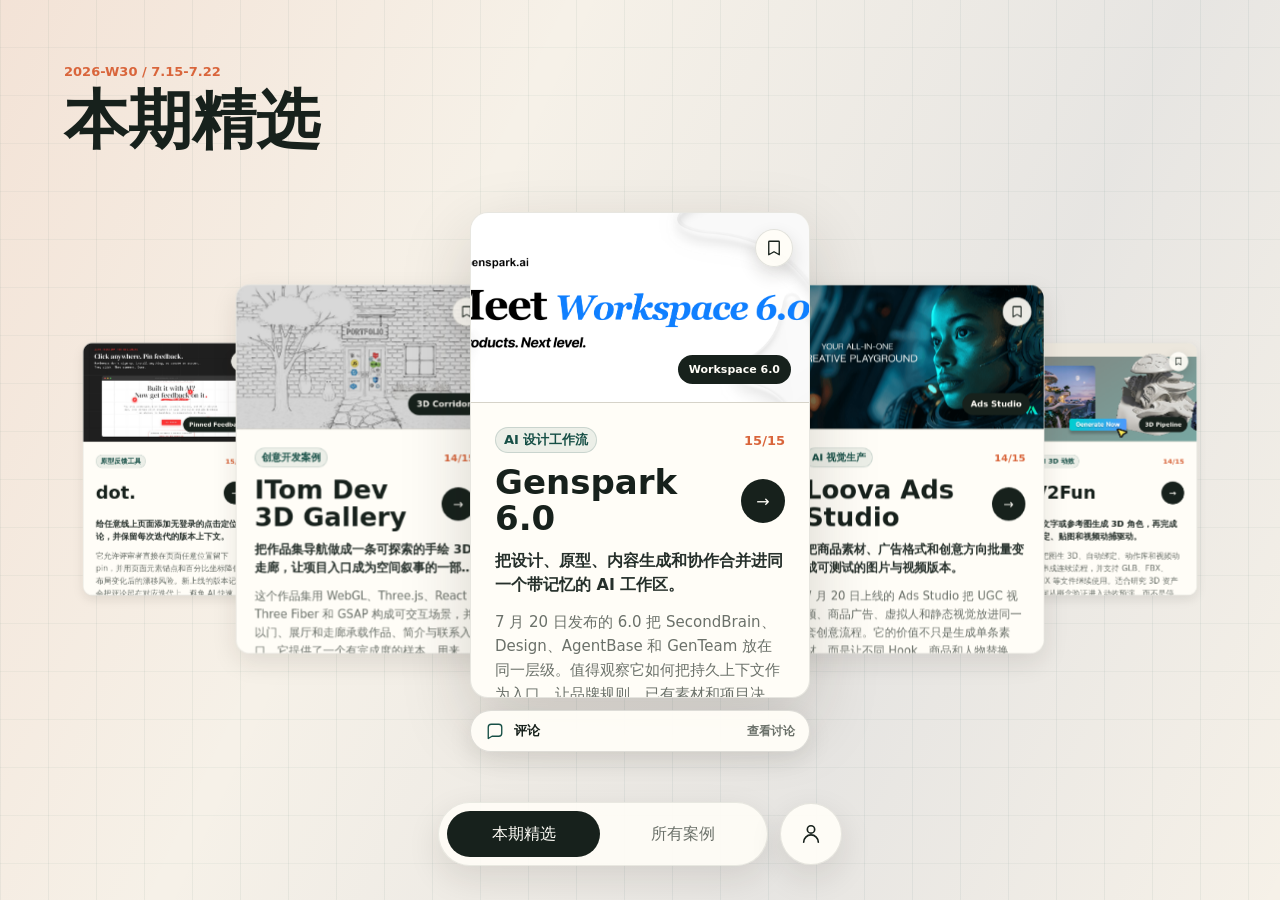
==== commit 0e31750b: "Apply pill shape to comment button" ====
--- a/cowork-app/index.html
+++ b/cowork-app/index.html
@@ -4,7 +4,7 @@
     <meta charset="UTF-8" />
     <meta name="viewport" content="width=device-width, initial-scale=1.0" />
     <title>设计资源精选</title>
-    <link rel="stylesheet" href="./styles.css?v=28" />
+    <link rel="stylesheet" href="./styles.css?v=29" />
   </head>
   <body>
     <main class="app-shell" aria-live="polite">
--- a/cowork-app/styles.css
+++ b/cowork-app/styles.css
@@ -176,7 +176,7 @@
   cursor: pointer;
   background: transparent;
   border: 0;
-  border-radius: 999px;
+  border-radius: 6px;
 }
 
 .issue-option:hover {
@@ -464,7 +464,7 @@
   cursor: pointer;
   background: rgba(255, 253, 247, 0.96);
   border: 1px solid rgba(23, 33, 28, 0.14);
-  border-radius: 6px;
+  border-radius: 999px;
   transition:
     color 180ms ease,
     background 180ms ease,
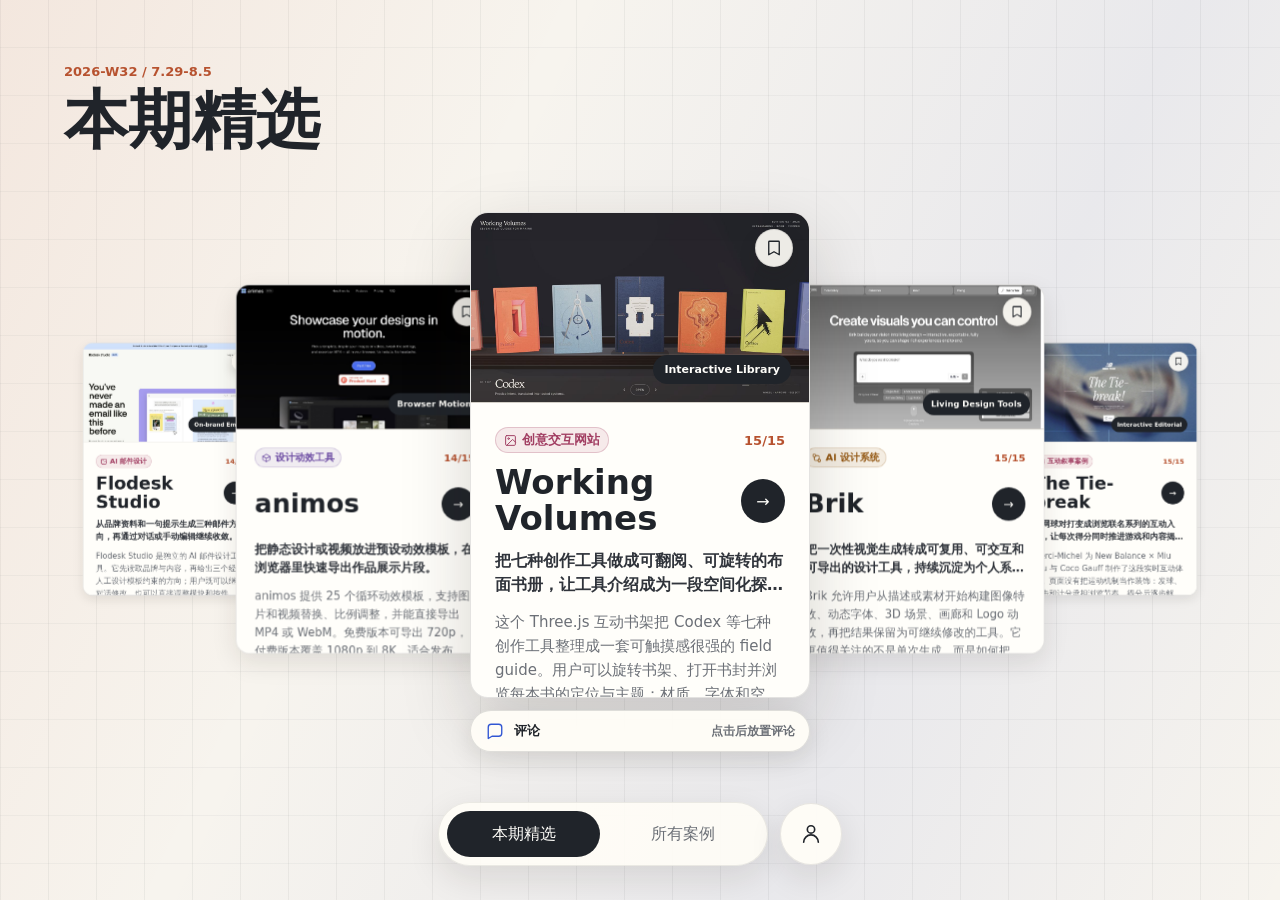
==== commit 8b013dcb: "Update W32 resources and comment interactions" ====
--- a/cowork-app/index.html
+++ b/cowork-app/index.html
@@ -4,7 +4,7 @@
     <meta charset="UTF-8" />
     <meta name="viewport" content="width=device-width, initial-scale=1.0" />
     <title>设计资源精选</title>
-    <link rel="stylesheet" href="./styles.css?v=29" />
+    <link rel="stylesheet" href="./styles.css?v=45" />
   </head>
   <body>
     <main class="app-shell" aria-live="polite">
@@ -52,9 +52,52 @@
         </div>
       </header>
 
+      <section
+        class="resource-filters is-hidden"
+        id="allFilterPanel"
+        aria-label="筛选所有案例"
+      ></section>
+
       <section class="stage" aria-label="资源案例">
         <div class="carousel" id="carousel"></div>
-        <button class="comment-button featured-comment-button" id="featuredCommentButton" type="button" aria-label="查看评论" aria-expanded="false">
+        <div class="comment-pin-layer" id="commentPinLayer" aria-live="polite"></div>
+        <button
+          class="comment-placement-surface"
+          id="commentPlacementSurface"
+          type="button"
+          aria-label="点击此处放置评论"
+          hidden
+        ></button>
+        <div class="comment-placement-hint" id="commentPlacementHint" hidden>
+          点击任意位置放置评论
+          <span>Esc 退出</span>
+        </div>
+        <form class="comment-point-composer" id="commentPointForm" hidden>
+          <header class="comment-point-author">
+            <div class="comment-point-avatar" id="commentPointAvatar" aria-hidden="true"></div>
+            <div>
+              <span>正在评论</span>
+              <strong id="commentPointName"></strong>
+            </div>
+            <button id="commentPointCancel" type="button" aria-label="取消评论">
+              <svg viewBox="0 0 24 24" aria-hidden="true">
+                <path d="m6 6 12 12M18 6 6 18"></path>
+              </svg>
+            </button>
+          </header>
+          <label class="sr-only" for="commentPointInput">在此位置发表评论</label>
+          <textarea
+            id="commentPointInput"
+            maxlength="1000"
+            rows="3"
+            placeholder="写下你对这个位置的看法"
+          ></textarea>
+          <div class="comment-point-actions">
+            <span>评论会固定在这个位置</span>
+            <button id="commentPointSubmit" type="submit">发布</button>
+          </div>
+        </form>
+        <button class="comment-button featured-comment-button" id="featuredCommentButton" type="button" aria-label="放置评论" aria-expanded="false" aria-pressed="false">
           <span class="comment-button-copy">
             <span class="comment-icon-wrap">
               <svg viewBox="0 0 24 24" aria-hidden="true">
@@ -64,7 +107,7 @@
             </span>
             <span>评论</span>
           </span>
-          <span class="comment-button-hint">查看讨论</span>
+          <span class="comment-button-hint">点击后放置评论</span>
         </button>
       </section>
 
@@ -90,6 +133,12 @@
             <span id="favoritesCount">0</span>
           </button>
         </div>
+
+        <section
+          class="resource-filters profile-filter-panel is-hidden"
+          id="profileFilterPanel"
+          aria-label="筛选我的资源"
+        ></section>
 
         <div class="profile-content" id="profileContent"></div>
       </section>
@@ -111,9 +160,76 @@
         </button>
       </div>
 
+      <div class="resource-detail-layer" id="resourceDetailLayer" aria-hidden="true">
+        <button
+          class="resource-detail-backdrop"
+          id="resourceDetailBackdrop"
+          type="button"
+          aria-label="关闭案例详情"
+        ></button>
+        <article
+          class="resource-detail-dialog"
+          role="dialog"
+          aria-modal="true"
+          aria-labelledby="resourceDetailTitle"
+        >
+          <button
+            class="resource-detail-close"
+            id="resourceDetailClose"
+            type="button"
+            aria-label="关闭案例详情"
+          >
+            <svg viewBox="0 0 24 24" aria-hidden="true">
+              <path d="m6 6 12 12M18 6 6 18"></path>
+            </svg>
+          </button>
+
+          <div class="resource-detail-media">
+            <img id="resourceDetailImage" alt="" />
+            <span id="resourceDetailVisualLabel"></span>
+          </div>
+
+          <div class="resource-detail-content">
+            <div class="resource-detail-meta">
+              <div id="resourceDetailCategory"></div>
+              <strong id="resourceDetailScore"></strong>
+            </div>
+            <h2 id="resourceDetailTitle"></h2>
+            <p class="resource-detail-summary" id="resourceDetailSummary"></p>
+
+            <section class="resource-detail-section">
+              <h3>案例解读</h3>
+              <p id="resourceDetailDescription"></p>
+            </section>
+
+            <section class="resource-detail-section resource-detail-usage">
+              <h3>可以怎么用</h3>
+              <p id="resourceDetailAction"></p>
+            </section>
+
+            <a
+              class="resource-detail-external"
+              id="resourceDetailExternal"
+              target="_blank"
+              rel="noreferrer"
+            >
+              <span>访问原网站</span>
+              <svg viewBox="0 0 24 24" aria-hidden="true">
+                <path d="M7 17 17 7M8 7h9v9"></path>
+              </svg>
+            </a>
+          </div>
+        </article>
+      </div>
+
       <div class="comment-layer" id="commentLayer" aria-hidden="true">
-        <button class="comment-backdrop" id="commentBackdrop" type="button" aria-label="关闭评论"></button>
-        <aside class="comment-drawer" role="dialog" aria-modal="true" aria-labelledby="commentDrawerTitle">
+        <aside
+          class="comment-popover"
+          id="commentPopover"
+          role="dialog"
+          aria-modal="false"
+          aria-labelledby="commentDrawerTitle"
+        >
           <header class="comment-drawer-header">
             <div>
               <p id="commentResourceLabel">案例讨论</p>
@@ -145,6 +261,6 @@
     </main>
 
     <script src="https://cdn.jsdelivr.net/npm/gsap@3.12.5/dist/gsap.min.js"></script>
-    <script src="./app.js?v=13"></script>
+    <script src="./app.js?v=26"></script>
   </body>
 </html>
--- a/cowork-app/styles.css
+++ b/cowork-app/styles.css
@@ -1,13 +1,21 @@
 :root {
-  --bg: #f6f1e8;
-  --surface: #fffdf7;
-  --surface-2: #f0e6d8;
-  --ink: #17211c;
-  --muted: #6b716a;
-  --line: rgba(23, 33, 28, 0.12);
-  --accent: #164f46;
-  --accent-2: #d9653b;
-  --blue: #365c9f;
+  --bg: #f7f4ee;
+  --surface: #fffefa;
+  --surface-2: #f1eee7;
+  --ink: #20242a;
+  --muted: #6c7077;
+  --line: rgba(32, 36, 42, 0.12);
+  --accent: #3156d3;
+  --accent-strong: #2446b5;
+  --accent-soft: rgba(49, 86, 211, 0.09);
+  --accent-line: rgba(49, 86, 211, 0.22);
+  --accent-2: #b7522f;
+  --favorite: #c84e24;
+  --favorite-strong: #a43b17;
+  --favorite-soft: #fff0e9;
+  --favorite-line: rgba(200, 78, 36, 0.3);
+  --favorite-focus: rgba(200, 78, 36, 0.34);
+  --focus-ring: rgba(49, 86, 211, 0.36);
   --shadow: 0 26px 70px rgba(34, 29, 20, 0.18);
   --soft-shadow: 0 12px 34px rgba(34, 29, 20, 0.11);
 }
@@ -28,9 +36,9 @@
     "PingFang SC", "Hiragino Sans GB", "Microsoft YaHei", sans-serif;
   color: var(--ink);
   background:
-    linear-gradient(90deg, rgba(22, 79, 70, 0.06) 1px, transparent 1px),
-    linear-gradient(0deg, rgba(22, 79, 70, 0.045) 1px, transparent 1px),
-    linear-gradient(115deg, rgba(217, 101, 59, 0.1), transparent 34%, rgba(54, 92, 159, 0.08) 70%, transparent),
+    linear-gradient(90deg, rgba(32, 36, 42, 0.055) 1px, transparent 1px),
+    linear-gradient(0deg, rgba(32, 36, 42, 0.04) 1px, transparent 1px),
+    linear-gradient(115deg, rgba(200, 78, 36, 0.08), transparent 34%, rgba(49, 86, 211, 0.07) 70%, transparent),
     var(--bg);
   background-size:
     48px 48px,
@@ -40,7 +48,8 @@
 }
 
 button,
-select {
+select,
+input {
   font: inherit;
 }
 
@@ -54,6 +63,32 @@
   min-height: 720px;
   padding: clamp(28px, 5vw, 72px) clamp(28px, 5vw, 72px) 118px;
   overflow: hidden;
+}
+
+.app-shell.is-all-mode {
+  grid-template-rows: auto auto minmax(0, 1fr);
+  gap: clamp(12px, 1.8vh, 22px);
+}
+
+.app-shell.is-all-mode .eyebrow {
+  margin-bottom: 7px;
+  font-size: 12px;
+}
+
+.app-shell.is-all-mode h1 {
+  font-size: clamp(34px, 4vw, 56px);
+}
+
+.app-shell.is-all-mode .issue-filter-button {
+  min-width: 178px;
+  height: 44px;
+  font-size: 14px;
+}
+
+.app-shell.is-all-mode .layout-toggle {
+  flex-basis: 44px;
+  width: 44px;
+  height: 44px;
 }
 
 .topbar {
@@ -72,6 +107,296 @@
   align-items: center;
   gap: 10px;
   margin-top: 4px;
+}
+
+.resource-filters {
+  width: min(100%, 1760px);
+  margin: 0 auto;
+  padding: 0 0 14px;
+  border-bottom: 1px solid var(--line);
+}
+
+.resource-filters.is-hidden {
+  display: none;
+}
+
+.app-shell.is-all-mode .filter-search {
+  height: 38px;
+}
+
+.app-shell.is-all-mode .filter-search-input,
+.app-shell.is-all-mode .filter-chip span {
+  font-size: 12px;
+}
+
+.app-shell.is-all-mode .filter-chip small {
+  font-size: 10px;
+}
+
+.app-shell.is-all-mode .filter-scope-list {
+  min-height: 38px;
+}
+
+.app-shell.is-all-mode .filter-chip:not(.filter-chip-secondary) {
+  min-height: 36px;
+  padding: 0 11px;
+}
+
+.app-shell.is-all-mode .filter-detail-label,
+.app-shell.is-all-mode .filter-result-count,
+.app-shell.is-all-mode .filter-reset {
+  font-size: 11px;
+}
+
+.resource-filter-main {
+  display: grid;
+  grid-template-columns: minmax(240px, 320px) minmax(0, 1fr) auto;
+  align-items: center;
+  gap: 24px;
+}
+
+.filter-search {
+  display: flex;
+  align-items: center;
+  gap: 10px;
+  min-width: 0;
+  height: 42px;
+  padding: 0 14px;
+  background: rgba(255, 254, 250, 0.82);
+  border: 1px solid var(--line);
+  border-radius: 8px;
+  transition:
+    background 180ms ease,
+    border-color 180ms ease,
+    box-shadow 180ms ease;
+}
+
+.filter-search:focus-within {
+  background: var(--surface);
+  border-color: var(--accent-line);
+  box-shadow: 0 0 0 3px var(--accent-soft);
+}
+
+.filter-search svg {
+  flex: 0 0 18px;
+  width: 18px;
+  height: 18px;
+  color: var(--muted);
+  fill: none;
+  stroke: currentColor;
+  stroke-linecap: round;
+  stroke-linejoin: round;
+  stroke-width: 1.8;
+}
+
+.filter-search-input {
+  min-width: 0;
+  width: 100%;
+  padding: 0;
+  color: var(--ink);
+  background: transparent;
+  border: 0;
+  outline: 0;
+}
+
+.filter-search-input::placeholder {
+  color: rgba(108, 112, 119, 0.82);
+}
+
+.filter-scope-list,
+.filter-tag-list {
+  display: flex;
+  align-items: center;
+  min-width: 0;
+  overflow-x: auto;
+  scrollbar-width: none;
+}
+
+.filter-scope-list {
+  gap: 8px;
+  min-height: 42px;
+}
+
+.filter-tag-list {
+  gap: 4px;
+  overflow-x: auto;
+  scrollbar-width: none;
+}
+
+.filter-scope-list::-webkit-scrollbar,
+.filter-tag-list::-webkit-scrollbar {
+  display: none;
+}
+
+.filter-chip {
+  position: relative;
+  display: inline-flex;
+  flex: 0 0 auto;
+  align-items: center;
+  gap: 6px;
+  min-height: 42px;
+  padding: 0 2px;
+  color: var(--muted);
+  cursor: pointer;
+  background: transparent;
+  border: 0;
+  border-radius: 0;
+  transition:
+    color 160ms ease,
+    background 160ms ease;
+}
+
+.filter-chip:not(.filter-chip-secondary)::after {
+  content: none;
+}
+
+.filter-chip:hover:not(:disabled) {
+  color: var(--accent);
+}
+
+.filter-chip.is-active {
+  color: var(--ink);
+  background: transparent;
+}
+
+.filter-chip:not(.filter-chip-secondary) {
+  min-height: 38px;
+  padding: 0 12px;
+  background: rgba(255, 254, 250, 0.76);
+  border: 1px solid var(--line);
+  border-radius: 8px;
+}
+
+.filter-chip:not(.filter-chip-secondary) > .category-icon {
+  flex-basis: 15px;
+  width: 15px;
+  height: 15px;
+}
+
+.filter-chip:not(.filter-chip-secondary):hover:not(:disabled) {
+  background: var(--accent-soft);
+  border-color: var(--accent-line);
+}
+
+.filter-chip:not(.filter-chip-secondary).is-active {
+  color: #fff;
+  background: var(--accent);
+  border-color: var(--accent);
+}
+
+.filter-chip-secondary {
+  min-height: 32px;
+  padding: 0 10px;
+  border-radius: 7px;
+}
+
+.filter-chip-secondary:hover:not(:disabled) {
+  background: var(--accent-soft);
+}
+
+.filter-chip-secondary.is-active {
+  color: var(--accent-strong);
+  background: var(--accent-soft);
+  box-shadow: inset 0 0 0 1px var(--accent-line);
+}
+
+.filter-chip:focus-visible,
+.filter-reset:focus-visible {
+  outline: 3px solid var(--focus-ring);
+  outline-offset: 2px;
+}
+
+.filter-chip:disabled {
+  cursor: not-allowed;
+  opacity: 0.38;
+}
+
+.filter-chip span {
+  font-size: 13px;
+  font-weight: 680;
+  white-space: nowrap;
+}
+
+.filter-chip small {
+  display: inline;
+  min-width: 0;
+  height: auto;
+  padding: 0;
+  color: inherit;
+  font-size: 11px;
+  font-weight: 700;
+  line-height: 1;
+  background: transparent;
+  opacity: 0.58;
+}
+
+.filter-chip.is-active small {
+  color: var(--accent);
+  background: transparent;
+  opacity: 1;
+}
+
+.filter-chip:not(.filter-chip-secondary).is-active small {
+  color: inherit;
+  opacity: 0.78;
+}
+
+.filter-chip-secondary.is-active small {
+  background: transparent;
+}
+
+.filter-status {
+  display: flex;
+  align-items: center;
+  justify-content: flex-end;
+  gap: 12px;
+  min-width: 112px;
+  padding-left: 18px;
+  border-left: 1px solid var(--line);
+}
+
+.filter-result-count {
+  color: var(--muted);
+  font-size: 12px;
+  font-weight: 650;
+  white-space: nowrap;
+}
+
+.filter-reset {
+  min-height: 30px;
+  padding: 0;
+  color: var(--accent);
+  font-size: 12px;
+  font-weight: 680;
+  cursor: pointer;
+  background: transparent;
+  border: 0;
+}
+
+.filter-reset:hover {
+  color: var(--accent-strong);
+  text-decoration: underline;
+  text-underline-offset: 3px;
+}
+
+.filter-detail-row {
+  display: grid;
+  grid-template-columns: auto minmax(0, 1fr);
+  align-items: center;
+  gap: 16px;
+  padding-top: 11px;
+}
+
+.filter-detail-row[hidden],
+.filter-reset[hidden] {
+  display: none;
+}
+
+.filter-detail-label {
+  color: var(--ink);
+  font-size: 12px;
+  font-weight: 700;
+  white-space: nowrap;
 }
 
 .eyebrow {
@@ -115,11 +440,11 @@
 .issue-filter-button:hover,
 .issue-filter-button[aria-expanded="true"] {
   background: var(--surface);
-  border-color: rgba(23, 33, 28, 0.2);
+  border-color: rgba(32, 36, 42, 0.2);
 }
 
 .issue-filter-button:focus-visible {
-  outline: 3px solid rgba(217, 101, 59, 0.62);
+  outline: 3px solid var(--focus-ring);
   outline-offset: 3px;
 }
 
@@ -180,12 +505,12 @@
 }
 
 .issue-option:hover {
-  background: rgba(22, 79, 70, 0.07);
+  background: var(--accent-soft);
 }
 
 .issue-option.is-selected {
   color: var(--accent);
-  background: rgba(22, 79, 70, 0.1);
+  background: var(--accent-soft);
 }
 
 .issue-option.is-selected::after {
@@ -237,7 +562,7 @@
 }
 
 .layout-toggle:focus-visible {
-  outline: 3px solid rgba(217, 101, 59, 0.62);
+  outline: 3px solid var(--focus-ring);
   outline-offset: 3px;
 }
 
@@ -277,13 +602,46 @@
   transform-style: preserve-3d;
 }
 
+.resource-empty {
+  position: absolute;
+  top: 50%;
+  left: 50%;
+  display: grid;
+  width: min(520px, calc(100% - 32px));
+  min-height: 180px;
+  padding: 34px;
+  text-align: center;
+  background: rgba(255, 254, 250, 0.72);
+  border: 1px dashed rgba(32, 36, 42, 0.22);
+  border-radius: 8px;
+  transform: translate(-50%, -50%);
+  place-content: center;
+}
+
+.resource-empty h2,
+.resource-empty p {
+  margin: 0;
+}
+
+.resource-empty h2 {
+  font-size: 24px;
+}
+
+.resource-empty p {
+  margin-top: 9px;
+  color: var(--muted);
+  font-size: 14px;
+  line-height: 1.6;
+}
+
 body.is-masonry-view {
   overflow-x: hidden;
   overflow-y: auto;
 }
 
 .app-shell.is-masonry-view {
-  grid-template-rows: auto auto;
+  grid-template-rows: auto auto auto;
+  align-content: start;
   height: auto;
   min-height: 100vh;
   padding-bottom: 130px;
@@ -300,6 +658,16 @@
   columns: 3 340px;
   column-gap: 24px;
   transform-style: flat;
+}
+
+.carousel.is-masonry-view .resource-empty {
+  position: relative;
+  top: auto;
+  left: auto;
+  width: 100%;
+  min-height: 260px;
+  transform: none;
+  column-span: all;
 }
 
 .carousel.is-masonry-view .resource-card {
@@ -312,19 +680,37 @@
   height: auto;
   min-height: 0;
   margin: 0 0 24px;
-  cursor: default;
+  cursor: pointer;
   break-inside: avoid;
   transform: none;
   box-shadow: var(--soft-shadow);
 }
 
+.carousel.is-masonry-view.is-sparse-results {
+  display: grid;
+  grid-template-columns: repeat(3, minmax(0, 1fr));
+  gap: 24px;
+  columns: auto;
+  align-items: start;
+}
+
+.carousel.is-masonry-view.is-sparse-results .resource-card {
+  margin-bottom: 0;
+}
+
+.app-shell.is-all-mode .carousel.is-masonry-view .resource-card {
+  top: auto;
+  left: auto;
+  height: auto;
+}
+
 .carousel.is-masonry-view .cover img {
   height: auto;
   object-fit: contain;
 }
 
 .carousel.is-masonry-view .card-body {
-  grid-template-rows: auto auto minmax(150px, auto);
+  grid-template-rows: auto auto auto;
 }
 
 .carousel.is-masonry-view .card-title {
@@ -332,7 +718,17 @@
 }
 
 .carousel.is-masonry-view .card-details {
-  min-height: 150px;
+  min-height: 0;
+}
+
+.app-shell.is-all-mode .carousel.is-masonry-view .cover {
+  aspect-ratio: 3 / 2;
+}
+
+.app-shell.is-all-mode .carousel.is-masonry-view .cover img {
+  height: 100%;
+  object-fit: cover;
+  object-position: top center;
 }
 
 .resource-card {
@@ -346,7 +742,7 @@
   overflow: hidden;
   cursor: pointer;
   background: var(--surface);
-  border: 1px solid rgba(23, 33, 28, 0.1);
+  border: 1px solid var(--line);
   border-radius: 18px;
   box-shadow: var(--shadow);
   transform: translate(-50%, -50%);
@@ -356,7 +752,7 @@
 }
 
 .resource-card:focus-visible {
-  outline: 3px solid rgba(217, 101, 59, 0.62);
+  outline: 3px solid var(--focus-ring);
   outline-offset: 5px;
 }
 
@@ -376,7 +772,7 @@
   position: relative;
   min-height: 0;
   overflow: hidden;
-  border-bottom: 1px solid rgba(23, 33, 28, 0.1);
+  border-bottom: 1px solid var(--line);
   background: #ece7dd;
 }
 
@@ -412,7 +808,7 @@
   color: var(--ink);
   cursor: pointer;
   background: rgba(255, 253, 247, 0.92);
-  border: 1px solid rgba(23, 33, 28, 0.12);
+  border: 1px solid var(--line);
   border-radius: 50%;
   box-shadow: 0 8px 18px rgba(34, 29, 20, 0.14);
   place-items: center;
@@ -423,14 +819,28 @@
 }
 
 .favorite-button:hover {
-  color: var(--surface);
-  background: var(--ink);
+  color: var(--favorite);
+  background: var(--favorite-soft);
+  border-color: var(--favorite-line);
   transform: translateY(-2px);
 }
 
 .favorite-button.is-saved {
   color: var(--surface);
-  background: var(--accent);
+  background: var(--favorite);
+  border-color: var(--favorite);
+  box-shadow: 0 9px 22px rgba(164, 59, 23, 0.24);
+}
+
+.favorite-button.is-saved:hover {
+  color: var(--surface);
+  background: var(--favorite-strong);
+  border-color: var(--favorite-strong);
+}
+
+.favorite-button:focus-visible {
+  outline: 3px solid var(--favorite-focus);
+  outline-offset: 3px;
 }
 
 .favorite-button:disabled {
@@ -463,7 +873,7 @@
   color: var(--ink);
   cursor: pointer;
   background: rgba(255, 253, 247, 0.96);
-  border: 1px solid rgba(23, 33, 28, 0.14);
+  border: 1px solid rgba(32, 36, 42, 0.14);
   border-radius: 999px;
   transition:
     color 180ms ease,
@@ -474,7 +884,7 @@
 
 .featured-comment-button {
   position: absolute;
-  z-index: 12;
+  z-index: 24;
   top: calc(50% - clamp(24px, 2.5vh, 32px) + clamp(235px, 27vh, 295px) + 12px);
   left: 50%;
   width: clamp(340px, 23vw, 456px);
@@ -489,13 +899,25 @@
 .comment-button:hover,
 .comment-button[aria-expanded="true"] {
   color: var(--ink);
-  background: #f1eee6;
-  border-color: rgba(22, 79, 70, 0.3);
+  background: var(--accent-soft);
+  border-color: var(--accent-line);
 }
 
 .featured-comment-button:hover,
-.featured-comment-button[aria-expanded="true"] {
+.featured-comment-button[aria-expanded="true"],
+.featured-comment-button.is-placing {
   transform: translate(-50%, -1px);
+}
+
+.featured-comment-button.is-placing {
+  color: var(--surface);
+  background: var(--ink);
+  border-color: var(--ink);
+}
+
+.featured-comment-button.is-placing .comment-button-hint,
+.featured-comment-button.is-placing .comment-icon-wrap {
+  color: var(--surface);
 }
 
 .comment-button-copy {
@@ -537,7 +959,7 @@
   font-size: 9px;
   font-weight: 760;
   line-height: 1;
-  background: var(--accent-2);
+  background: var(--accent);
   border: 2px solid #f4f5f1;
   border-radius: 999px;
   place-items: center;
@@ -545,7 +967,7 @@
 
 .comment-button:hover .comment-count,
 .comment-button[aria-expanded="true"] .comment-count {
-  border-color: #f1eee6;
+  border-color: #eef1ff;
 }
 
 .comment-button-hint {
@@ -561,6 +983,290 @@
 
 .comment-count[hidden] {
   display: none;
+}
+
+.comment-pin-layer,
+.comment-placement-surface {
+  position: absolute;
+  inset: 0;
+}
+
+.comment-placement-surface[hidden],
+.comment-placement-hint[hidden],
+.comment-point-composer[hidden] {
+  display: none;
+}
+
+.comment-pin-layer {
+  z-index: 18;
+  pointer-events: none;
+}
+
+.comment-pin {
+  position: absolute;
+  display: inline-flex;
+  align-items: center;
+  gap: 7px;
+  max-width: min(210px, 30vw);
+  padding: 4px 9px 4px 4px;
+  color: var(--ink);
+  cursor: pointer;
+  pointer-events: auto;
+  background: rgba(255, 254, 250, 0.96);
+  border: 1px solid rgba(32, 36, 42, 0.16);
+  border-radius: 999px;
+  box-shadow: 0 8px 24px rgba(34, 29, 20, 0.16);
+  transform: translate(-18px, -18px);
+  transition:
+    color 180ms ease,
+    background 180ms ease,
+    border-color 180ms ease,
+    transform 180ms ease;
+}
+
+.comment-pin.is-flipped {
+  flex-direction: row-reverse;
+  padding: 4px 4px 4px 9px;
+  transform: translate(calc(-100% + 18px), -18px);
+}
+
+.comment-pin:hover,
+.comment-pin.is-active {
+  color: var(--surface);
+  background: var(--ink);
+  border-color: var(--ink);
+  transform: translate(-18px, -20px);
+}
+
+.comment-pin.is-flipped:hover,
+.comment-pin.is-flipped.is-active {
+  transform: translate(calc(-100% + 18px), -20px);
+}
+
+.comment-pin-avatar-wrap {
+  position: relative;
+  flex: 0 0 34px;
+  width: 34px;
+  height: 34px;
+}
+
+.comment-pin-avatar {
+  display: grid;
+  width: 34px;
+  height: 34px;
+  overflow: hidden;
+  color: var(--surface);
+  font-size: 10px;
+  font-weight: 780;
+  background: var(--accent);
+  border-radius: 50%;
+  place-items: center;
+}
+
+.comment-pin-avatar img,
+.comment-point-avatar img {
+  width: 100%;
+  height: 100%;
+  object-fit: cover;
+}
+
+.comment-pin-count {
+  position: absolute;
+  top: -5px;
+  right: -5px;
+  display: grid;
+  min-width: 18px;
+  height: 18px;
+  padding: 0 4px;
+  color: #fff;
+  font-size: 9px;
+  font-weight: 800;
+  line-height: 1;
+  background: var(--accent-2);
+  border: 2px solid var(--surface);
+  border-radius: 999px;
+  place-items: center;
+}
+
+.comment-pin-name {
+  overflow: hidden;
+  font-size: 12px;
+  font-weight: 740;
+  text-overflow: ellipsis;
+  white-space: nowrap;
+}
+
+.comment-placement-surface {
+  z-index: 17;
+  width: 100%;
+  height: 100%;
+  padding: 0;
+  cursor: crosshair;
+  background: rgba(49, 86, 211, 0.025);
+  border: 1px dashed rgba(49, 86, 211, 0.36);
+  border-radius: 8px;
+}
+
+.comment-placement-surface:focus-visible {
+  outline: 3px solid var(--focus-ring);
+  outline-offset: -4px;
+}
+
+.comment-placement-hint {
+  position: absolute;
+  z-index: 21;
+  top: 12px;
+  left: 50%;
+  display: inline-flex;
+  align-items: center;
+  gap: 10px;
+  padding: 9px 12px;
+  color: var(--surface);
+  font-size: 12px;
+  font-weight: 740;
+  background: var(--ink);
+  border-radius: 999px;
+  box-shadow: 0 8px 24px rgba(34, 29, 20, 0.18);
+  transform: translateX(-50%);
+}
+
+.comment-placement-hint span {
+  color: rgba(255, 255, 255, 0.64);
+  font-size: 10px;
+  font-weight: 650;
+}
+
+.comment-point-composer {
+  position: absolute;
+  z-index: 22;
+  width: min(330px, calc(100% - 16px));
+  padding: 14px;
+  background: var(--surface);
+  border: 1px solid rgba(32, 36, 42, 0.16);
+  border-radius: 8px;
+  box-shadow: 0 20px 54px rgba(34, 29, 20, 0.24);
+}
+
+.comment-point-author {
+  display: grid;
+  grid-template-columns: 36px minmax(0, 1fr) 28px;
+  align-items: center;
+  gap: 10px;
+}
+
+.comment-point-avatar {
+  display: grid;
+  width: 36px;
+  height: 36px;
+  overflow: hidden;
+  color: var(--surface);
+  font-size: 10px;
+  font-weight: 780;
+  background: var(--accent);
+  border-radius: 50%;
+  place-items: center;
+}
+
+.comment-point-author span,
+.comment-point-author strong {
+  display: block;
+}
+
+.comment-point-author span {
+  color: var(--muted);
+  font-size: 10px;
+}
+
+.comment-point-author strong {
+  margin-top: 2px;
+  overflow: hidden;
+  font-size: 13px;
+  text-overflow: ellipsis;
+  white-space: nowrap;
+}
+
+.comment-point-author > button {
+  display: grid;
+  width: 28px;
+  height: 28px;
+  padding: 0;
+  color: var(--muted);
+  cursor: pointer;
+  background: transparent;
+  border: 0;
+  border-radius: 50%;
+  place-items: center;
+}
+
+.comment-point-author > button:hover {
+  color: var(--ink);
+  background: var(--surface-2);
+}
+
+.comment-point-author svg {
+  width: 16px;
+  height: 16px;
+  fill: none;
+  stroke: currentColor;
+  stroke-linecap: round;
+  stroke-width: 1.8;
+}
+
+.comment-point-composer textarea {
+  display: block;
+  width: 100%;
+  min-height: 76px;
+  padding: 11px 12px;
+  margin-top: 12px;
+  resize: none;
+  color: var(--ink);
+  font: inherit;
+  font-size: 13px;
+  line-height: 1.5;
+  background: #fff;
+  border: 1px solid rgba(32, 36, 42, 0.18);
+  border-radius: 6px;
+  outline: none;
+}
+
+.comment-point-composer textarea:focus {
+  border-color: var(--accent);
+  box-shadow: 0 0 0 3px var(--accent-soft);
+}
+
+.comment-point-actions {
+  display: flex;
+  align-items: center;
+  justify-content: space-between;
+  gap: 12px;
+  margin-top: 10px;
+}
+
+.comment-point-actions > span {
+  color: var(--muted);
+  font-size: 10px;
+}
+
+.comment-point-actions > button {
+  min-width: 64px;
+  height: 34px;
+  padding: 0 15px;
+  color: var(--surface);
+  font-size: 12px;
+  font-weight: 740;
+  cursor: pointer;
+  background: var(--ink);
+  border: 0;
+  border-radius: 999px;
+}
+
+.comment-point-actions > button:hover {
+  background: var(--accent-strong);
+}
+
+.comment-point-actions > button:disabled {
+  cursor: wait;
+  opacity: 0.5;
 }
 
 .card-body {
@@ -582,18 +1288,69 @@
 }
 
 .category {
+  --tag-color: var(--accent);
+  --tag-background: var(--accent-soft);
+  --tag-border: var(--accent-line);
   display: inline-flex;
+  gap: 5px;
   max-width: 210px;
   min-height: 24px;
   padding: 3px 8px;
   overflow: hidden;
-  color: var(--accent);
+  color: var(--tag-color);
   text-overflow: ellipsis;
   white-space: nowrap;
-  background: rgba(22, 79, 70, 0.08);
-  border: 1px solid rgba(22, 79, 70, 0.16);
+  background: var(--tag-background);
+  border: 1px solid var(--tag-border);
   border-radius: 999px;
   align-items: center;
+}
+
+.category > span {
+  min-width: 0;
+  overflow: hidden;
+  text-overflow: ellipsis;
+}
+
+.category-icon {
+  flex: 0 0 13px;
+  width: 13px;
+  height: 13px;
+  fill: none;
+  stroke: currentColor;
+  stroke-linecap: round;
+  stroke-linejoin: round;
+  stroke-width: 1.8;
+}
+
+.category-product {
+  --tag-color: #315d98;
+  --tag-background: rgba(49, 93, 152, 0.1);
+  --tag-border: rgba(49, 93, 152, 0.24);
+}
+
+.category-visual {
+  --tag-color: #a23f63;
+  --tag-background: rgba(162, 63, 99, 0.1);
+  --tag-border: rgba(162, 63, 99, 0.24);
+}
+
+.category-motion {
+  --tag-color: #6d4ca3;
+  --tag-background: rgba(109, 76, 163, 0.1);
+  --tag-border: rgba(109, 76, 163, 0.24);
+}
+
+.category-delivery {
+  --tag-color: #176b86;
+  --tag-background: rgba(23, 107, 134, 0.1);
+  --tag-border: rgba(23, 107, 134, 0.24);
+}
+
+.category-workflow {
+  --tag-color: #955914;
+  --tag-background: rgba(149, 89, 20, 0.1);
+  --tag-border: rgba(149, 89, 20, 0.24);
 }
 
 .score {
@@ -624,9 +1381,12 @@
   display: grid;
   width: 44px;
   height: 44px;
+  padding: 0;
   color: var(--surface);
+  cursor: pointer;
   text-decoration: none;
   background: var(--ink);
+  border: 0;
   border-radius: 50%;
   place-items: center;
   transition:
@@ -636,8 +1396,8 @@
 }
 
 .open-link:hover {
-  color: var(--ink);
-  background: var(--accent-2);
+  color: var(--surface);
+  background: var(--accent);
   transform: translateX(2px);
 }
 
@@ -646,7 +1406,7 @@
   min-height: 48px;
   margin: 0;
   overflow: hidden;
-  color: #26302b;
+  color: #30343b;
   font-size: 16px;
   font-weight: 680;
   line-height: 1.52;
@@ -681,7 +1441,7 @@
   margin: 0;
   max-height: 80px;
   overflow: hidden;
-  color: #39423d;
+  color: #484d55;
   font-size: 15px;
   line-height: 1.62;
   opacity: 1;
@@ -731,6 +1491,98 @@
   transform: translateY(10px);
 }
 
+.app-shell.is-all-mode .resource-card .card-description,
+.app-shell.is-all-mode .resource-card .card-action {
+  display: none;
+}
+
+.app-shell.is-all-mode .resource-card .card-details {
+  display: block;
+  min-height: 0;
+  overflow: visible;
+}
+
+.app-shell.is-all-mode .resource-card .card-summary {
+  min-height: 0;
+  -webkit-line-clamp: 3;
+}
+
+.app-shell.is-all-mode .resource-card:hover .card-summary,
+.app-shell.is-all-mode .resource-card:focus-visible .card-summary {
+  opacity: 1;
+  transform: none;
+}
+
+.app-shell.is-all-mode .resource-card .card-body {
+  gap: 8px;
+  padding: 18px 20px 20px;
+}
+
+.app-shell.is-all-mode .resource-card .card-meta {
+  gap: 10px;
+  font-size: 11px;
+}
+
+.app-shell.is-all-mode .resource-card .category {
+  gap: 4px;
+  max-width: 180px;
+  min-height: 22px;
+  padding: 2px 7px;
+}
+
+.app-shell.is-all-mode .resource-card .category-icon {
+  flex-basis: 12px;
+  width: 12px;
+  height: 12px;
+}
+
+.app-shell.is-all-mode .resource-card .score {
+  font-size: 12px;
+}
+
+.app-shell.is-all-mode .resource-card .card-title-row {
+  grid-template-columns: minmax(0, 1fr) 38px;
+  gap: 12px;
+  min-height: 44px;
+}
+
+.app-shell.is-all-mode .resource-card .card-title {
+  font-size: clamp(20px, 2vw, 24px);
+  line-height: 1.1;
+}
+
+.app-shell.is-all-mode .resource-card .open-link {
+  width: 38px;
+  height: 38px;
+  font-size: 14px;
+}
+
+.app-shell.is-all-mode .resource-card .card-summary {
+  font-size: 14px;
+  font-weight: 650;
+  line-height: 1.48;
+  -webkit-line-clamp: 2;
+}
+
+.app-shell.is-all-mode .resource-card .cover::after {
+  right: 14px;
+  bottom: 14px;
+  padding: 6px 9px;
+  font-size: 10px;
+}
+
+.app-shell.is-all-mode .resource-card .favorite-button {
+  top: 12px;
+  right: 12px;
+  width: 34px;
+  height: 34px;
+}
+
+.app-shell.is-all-mode .resource-card .favorite-button svg {
+  width: 16px;
+  height: 16px;
+}
+
 .card-action span {
   display: block;
   margin-bottom: 6px;
@@ -758,7 +1610,7 @@
   margin: 0;
   padding: 8px;
   background: rgba(255, 253, 247, 0.9);
-  border: 1px solid rgba(23, 33, 28, 0.09);
+  border: 1px solid rgba(32, 36, 42, 0.09);
   border-radius: 999px;
   box-shadow: var(--soft-shadow);
   backdrop-filter: blur(18px);
@@ -797,7 +1649,7 @@
   color: var(--ink);
   cursor: pointer;
   background: rgba(255, 253, 247, 0.94);
-  border: 1px solid rgba(23, 33, 28, 0.1);
+  border: 1px solid rgba(32, 36, 42, 0.1);
   border-radius: 50%;
   box-shadow: var(--soft-shadow);
   backdrop-filter: blur(18px);
@@ -813,14 +1665,14 @@
 }
 
 .profile-button.is-active {
-  border-color: var(--accent-2);
+  border-color: var(--accent);
   box-shadow:
-    0 0 0 3px rgba(217, 101, 59, 0.16),
+    0 0 0 3px var(--accent-soft),
     var(--soft-shadow);
 }
 
 .profile-button:focus-visible {
-  outline: 3px solid rgba(217, 101, 59, 0.62);
+  outline: 3px solid var(--focus-ring);
   outline-offset: 3px;
 }
 
@@ -998,9 +1850,16 @@
   padding: 0 7px;
   color: var(--accent);
   font-size: 12px;
-  background: rgba(22, 79, 70, 0.09);
+  background: var(--accent-soft);
   border-radius: 999px;
   place-items: center;
+}
+
+.profile-filter-panel {
+  width: 100%;
+  margin-top: 14px;
+  padding-top: 4px;
+  border-top: 0;
 }
 
 .profile-content {
@@ -1035,6 +1894,27 @@
   display: grid;
   gap: 12px;
   padding: 18px;
+}
+
+.profile-resource-meta {
+  display: flex;
+  align-items: center;
+  gap: 7px;
+  min-width: 0;
+}
+
+.profile-filter-tag {
+  display: inline-flex;
+  align-items: center;
+  min-height: 24px;
+  padding: 3px 8px;
+  color: var(--muted);
+  font-size: 12px;
+  font-weight: 700;
+  white-space: nowrap;
+  background: var(--surface-2);
+  border: 1px solid var(--line);
+  border-radius: 999px;
 }
 
 .profile-resource-body h3,
@@ -1090,7 +1970,7 @@
   min-height: 250px;
   padding: 48px 24px;
   text-align: center;
-  border: 1px dashed rgba(23, 33, 28, 0.2);
+  border: 1px dashed rgba(32, 36, 42, 0.2);
   border-radius: 8px;
   place-content: center;
 }
@@ -1111,13 +1991,239 @@
   line-height: 1.6;
 }
 
-body.is-comment-open {
+body.is-detail-open {
   overflow: hidden;
+}
+
+.resource-detail-layer {
+  position: fixed;
+  z-index: 30;
+  display: grid;
+  padding: clamp(18px, 4vw, 48px);
+  pointer-events: none;
+  visibility: hidden;
+  opacity: 0;
+  inset: 0;
+  place-items: center;
+  transition:
+    opacity 200ms ease,
+    visibility 200ms ease;
+}
+
+.resource-detail-layer.is-open {
+  pointer-events: auto;
+  visibility: visible;
+  opacity: 1;
+}
+
+.resource-detail-backdrop {
+  position: absolute;
+  width: 100%;
+  height: 100%;
+  padding: 0;
+  cursor: default;
+  background: rgba(24, 27, 32, 0.48);
+  border: 0;
+  inset: 0;
+  backdrop-filter: blur(8px);
+}
+
+.resource-detail-dialog {
+  position: relative;
+  z-index: 1;
+  display: grid;
+  grid-template-columns: minmax(0, 1.08fr) minmax(360px, 0.92fr);
+  width: min(1080px, calc(100vw - 64px));
+  max-height: min(760px, calc(100svh - 64px));
+  overflow: hidden;
+  background: var(--surface);
+  border: 1px solid rgba(32, 36, 42, 0.14);
+  border-radius: 12px;
+  box-shadow: 0 36px 110px rgba(20, 22, 26, 0.36);
+  opacity: 0;
+  transform: translateY(18px) scale(0.98);
+  transition:
+    opacity 180ms ease,
+    transform 260ms cubic-bezier(0.22, 1, 0.36, 1);
+}
+
+.resource-detail-layer.is-open .resource-detail-dialog {
+  opacity: 1;
+  transform: translateY(0) scale(1);
+}
+
+.resource-detail-close {
+  position: absolute;
+  z-index: 3;
+  top: 16px;
+  right: 16px;
+  display: grid;
+  width: 42px;
+  height: 42px;
+  padding: 0;
+  color: var(--ink);
+  cursor: pointer;
+  background: rgba(255, 254, 250, 0.94);
+  border: 1px solid var(--line);
+  border-radius: 50%;
+  box-shadow: 0 10px 24px rgba(34, 29, 20, 0.14);
+  place-items: center;
+}
+
+.resource-detail-close:hover {
+  color: var(--surface);
+  background: var(--ink);
+}
+
+.resource-detail-close:focus-visible,
+.resource-detail-external:focus-visible {
+  outline: 3px solid var(--focus-ring);
+  outline-offset: 3px;
+}
+
+.resource-detail-close svg,
+.resource-detail-external svg {
+  width: 18px;
+  height: 18px;
+  fill: none;
+  stroke: currentColor;
+  stroke-linecap: round;
+  stroke-linejoin: round;
+  stroke-width: 1.8;
+}
+
+.resource-detail-media {
+  position: relative;
+  min-height: 560px;
+  overflow: hidden;
+  background: var(--surface-2);
+  border-right: 1px solid var(--line);
+}
+
+.resource-detail-media img {
+  width: 100%;
+  height: 100%;
+  object-fit: contain;
+}
+
+.resource-detail-media > span {
+  position: absolute;
+  right: 18px;
+  bottom: 18px;
+  padding: 8px 11px;
+  color: var(--surface);
+  font-size: 11px;
+  font-weight: 760;
+  background: var(--ink);
+  border-radius: 999px;
+}
+
+.resource-detail-content {
+  display: flex;
+  min-width: 0;
+  padding: 38px;
+  overflow: auto;
+  flex-direction: column;
+  overscroll-behavior: contain;
+}
+
+.resource-detail-meta {
+  display: flex;
+  align-items: center;
+  justify-content: space-between;
+  gap: 18px;
+  padding-right: 44px;
+}
+
+.resource-detail-meta > div {
+  min-width: 0;
+}
+
+.resource-detail-meta > strong {
+  color: var(--accent-2);
+  font-size: 14px;
+  white-space: nowrap;
+}
+
+.resource-detail-content h2,
+.resource-detail-content h3,
+.resource-detail-content p {
+  margin: 0;
+}
+
+.resource-detail-content h2 {
+  margin-top: 22px;
+  font-size: clamp(32px, 4vw, 46px);
+  line-height: 1.04;
+}
+
+.resource-detail-summary {
+  margin-top: 20px !important;
+  color: #30343b;
+  font-size: 17px;
+  font-weight: 680;
+  line-height: 1.58;
+}
+
+.resource-detail-section {
+  padding-top: 22px;
+  margin-top: 24px;
+  border-top: 1px solid var(--line);
+}
+
+.resource-detail-section h3 {
+  color: var(--muted);
+  font-size: 12px;
+  font-weight: 760;
+}
+
+.resource-detail-section p {
+  margin-top: 9px;
+  color: #50555d;
+  font-size: 15px;
+  line-height: 1.72;
+}
+
+.resource-detail-usage {
+  padding: 18px;
+  margin-top: 22px;
+  background: var(--accent-soft);
+  border: 1px solid var(--accent-line);
+  border-radius: 8px;
+}
+
+.resource-detail-usage h3 {
+  color: var(--accent-strong);
+}
+
+.resource-detail-usage p {
+  color: #3d465d;
+}
+
+.resource-detail-external {
+  display: inline-flex;
+  align-items: center;
+  align-self: flex-start;
+  justify-content: center;
+  gap: 9px;
+  min-height: 44px;
+  padding: 0 16px;
+  margin-top: 26px;
+  color: var(--surface);
+  font-size: 13px;
+  font-weight: 740;
+  text-decoration: none;
+  background: var(--ink);
+  border-radius: 8px;
+}
+
+.resource-detail-external:hover {
+  background: var(--accent);
 }
 
 .comment-layer {
   position: fixed;
-  z-index: 20;
+  z-index: 40;
   inset: 0;
   pointer-events: none;
   visibility: hidden;
@@ -1128,46 +2234,37 @@
 }
 
 .comment-layer.is-open {
-  pointer-events: auto;
   visibility: visible;
   opacity: 1;
 }
 
-.comment-backdrop {
-  position: absolute;
-  inset: 0;
-  width: 100%;
-  height: 100%;
-  padding: 0;
-  cursor: default;
-  background: rgba(23, 33, 28, 0.22);
-  border: 0;
-  backdrop-filter: blur(3px);
-}
-
-.comment-drawer {
-  position: absolute;
+.comment-popover {
+  position: fixed;
   top: 50%;
   left: 50%;
+  pointer-events: auto;
   display: grid;
   grid-template-rows: auto minmax(0, 1fr) auto;
-  width: min(680px, calc(100vw - 48px));
-  height: min(680px, calc(100vh - 64px));
+  width: min(370px, calc(100vw - 24px));
+  max-height: min(500px, calc(100svh - 24px));
   overflow: hidden;
   background: var(--surface);
-  border: 1px solid rgba(23, 33, 28, 0.14);
+  border: 1px solid rgba(32, 36, 42, 0.16);
   border-radius: 8px;
-  box-shadow: 0 30px 90px rgba(34, 29, 20, 0.28);
+  box-shadow:
+    0 24px 70px rgba(34, 29, 20, 0.2),
+    0 4px 14px rgba(34, 29, 20, 0.08);
   opacity: 0;
-  transform: translate(-50%, -46%) scale(0.98);
+  transform: translateY(8px) scale(0.985);
+  transform-origin: top left;
   transition:
     opacity 200ms ease,
     transform 280ms cubic-bezier(0.22, 1, 0.36, 1);
 }
 
-.comment-layer.is-open .comment-drawer {
+.comment-layer.is-open .comment-popover {
   opacity: 1;
-  transform: translate(-50%, -50%) scale(1);
+  transform: translateY(0) scale(1);
 }
 
 .comment-drawer-header {
@@ -1175,7 +2272,7 @@
   align-items: flex-start;
   justify-content: space-between;
   gap: 18px;
-  padding: 28px 28px 22px;
+  padding: 16px 18px 14px;
   border-bottom: 1px solid var(--line);
 }
 
@@ -1191,17 +2288,17 @@
 }
 
 .comment-drawer-header h2 {
-  max-width: 320px;
-  margin-top: 6px;
-  font-size: 26px;
+  max-width: 280px;
+  margin-top: 4px;
+  font-size: 18px;
   line-height: 1.16;
 }
 
 .comment-close {
   display: grid;
-  flex: 0 0 38px;
-  width: 38px;
-  height: 38px;
+  flex: 0 0 34px;
+  width: 34px;
+  height: 34px;
   padding: 0;
   color: var(--ink);
   cursor: pointer;
@@ -1226,7 +2323,8 @@
 }
 
 .comment-list {
-  padding: 8px 28px 28px;
+  min-height: 120px;
+  padding: 2px 18px 14px;
   overflow: auto;
   overscroll-behavior: contain;
 }
@@ -1240,7 +2338,7 @@
 }
 
 .comment-thread.is-reply {
-  margin-left: 46px;
+  margin-left: 42px;
   border-top: 0;
 }
 
@@ -1251,20 +2349,20 @@
   left: -18px;
   width: 1px;
   content: "";
-  background: rgba(22, 79, 70, 0.18);
+  background: var(--accent-line);
 }
 
 .comment-item {
   display: grid;
-  grid-template-columns: 38px minmax(0, 1fr);
-  gap: 12px;
-  padding: 20px 0;
+  grid-template-columns: 36px minmax(0, 1fr);
+  gap: 11px;
+  padding: 16px 0;
 }
 
 .comment-avatar {
   display: grid;
-  width: 38px;
-  height: 38px;
+  width: 36px;
+  height: 36px;
   overflow: hidden;
   color: var(--surface);
   font-size: 11px;
@@ -1323,12 +2421,12 @@
 }
 
 .comment-reply:hover {
-  color: var(--accent-2);
+  color: var(--accent);
 }
 
 .comment-empty {
   display: grid;
-  min-height: 280px;
+  min-height: 180px;
   text-align: center;
   place-content: center;
 }
@@ -1351,7 +2449,7 @@
 }
 
 .comment-composer {
-  padding: 16px 20px 20px;
+  padding: 14px 18px 16px;
   background: var(--surface);
   border-top: 1px solid var(--line);
 }
@@ -1383,7 +2481,7 @@
 .comment-composer textarea {
   display: block;
   width: 100%;
-  min-height: 84px;
+  min-height: 70px;
   padding: 12px 14px;
   resize: vertical;
   color: var(--ink);
@@ -1391,14 +2489,14 @@
   font-size: 14px;
   line-height: 1.5;
   background: #fff;
-  border: 1px solid rgba(23, 33, 28, 0.18);
+  border: 1px solid rgba(32, 36, 42, 0.18);
   border-radius: 6px;
   outline: none;
 }
 
 .comment-composer textarea:focus {
   border-color: var(--accent);
-  box-shadow: 0 0 0 3px rgba(22, 79, 70, 0.1);
+  box-shadow: 0 0 0 3px var(--accent-soft);
 }
 
 .comment-composer textarea:disabled {
@@ -1433,7 +2531,7 @@
 }
 
 .comment-submit:hover {
-  background: var(--accent);
+  background: var(--accent-strong);
 }
 
 .comment-submit:disabled {
@@ -1475,6 +2573,51 @@
     width: 100%;
   }
 
+  .resource-filters {
+    padding-bottom: 12px;
+  }
+
+  .resource-filter-main {
+    grid-template-columns: 1fr;
+    gap: 9px;
+  }
+
+  .filter-search {
+    width: 100%;
+  }
+
+  .filter-status {
+    justify-content: space-between;
+    min-width: 0;
+    padding: 0;
+    border-left: 0;
+  }
+
+  .filter-detail-row {
+    grid-template-columns: 1fr;
+    gap: 7px;
+    padding-top: 9px;
+  }
+
+  .filter-chip {
+    min-height: 38px;
+    padding: 0 2px;
+  }
+
+  .filter-chip:not(.filter-chip-secondary) {
+    min-height: 36px;
+    padding: 0 11px;
+  }
+
+  .filter-chip-secondary {
+    min-height: 32px;
+    padding: 0 10px;
+  }
+
+  .filter-chip span {
+    font-size: 12px;
+  }
+
   .issue-filter {
     flex: 1;
   }
@@ -1493,6 +2636,16 @@
   .stage {
     height: min(560px, calc(100svh - 230px));
     min-height: 500px;
+  }
+
+  .app-shell.is-all-mode .stage {
+    height: min(520px, calc(100svh - 360px));
+    min-height: 460px;
+  }
+
+  .app-shell.is-all-mode .stage.is-masonry-view {
+    height: auto;
+    min-height: 0;
   }
 
   .resource-card {
@@ -1502,9 +2655,30 @@
     min-height: 0;
   }
 
+  .app-shell.is-all-mode .resource-card {
+    top: 50%;
+    height: clamp(400px, 52svh, 430px);
+  }
+
   .featured-comment-button {
     top: calc(50% - clamp(18px, 2.5vh, 28px) + clamp(215px, calc(50svh - 105px), 260px) + 12px);
     width: min(360px, calc(100vw - 32px));
+  }
+
+  .comment-pin {
+    max-width: 150px;
+  }
+
+  .comment-pin-name {
+    max-width: 84px;
+  }
+
+  .comment-placement-hint {
+    top: 8px;
+  }
+
+  .comment-point-composer {
+    width: min(320px, calc(100% - 16px));
   }
 
   .card-body {
@@ -1576,15 +2750,64 @@
     columns: 1;
   }
 
+  .carousel.is-masonry-view.is-sparse-results {
+    grid-template-columns: 1fr;
+    gap: 16px;
+  }
+
   .carousel.is-masonry-view .resource-card {
     width: 100%;
     height: auto;
   }
 
-  .comment-drawer {
-    width: calc(100% - 24px);
-    height: calc(100svh - 24px);
+  .comment-popover {
+    width: min(360px, calc(100vw - 20px));
+    max-height: min(500px, calc(100svh - 20px));
+  }
+
+  .resource-detail-layer {
+    padding: 12px;
+  }
+
+  .resource-detail-dialog {
+    grid-template-columns: 1fr;
+    grid-template-rows: minmax(180px, 32svh) minmax(0, 1fr);
+    width: 100%;
+    max-height: calc(100svh - 24px);
     border-radius: 8px;
+  }
+
+  .resource-detail-media {
+    min-height: 0;
+    border-right: 0;
+    border-bottom: 1px solid var(--line);
+  }
+
+  .resource-detail-content {
+    padding: 24px 20px 26px;
+  }
+
+  .resource-detail-content h2 {
+    margin-top: 18px;
+    font-size: 30px;
+  }
+
+  .resource-detail-summary {
+    margin-top: 16px !important;
+    font-size: 16px;
+  }
+
+  .resource-detail-section {
+    padding-top: 18px;
+    margin-top: 19px;
+  }
+
+  .resource-detail-usage {
+    padding: 16px;
+  }
+
+  .resource-detail-external {
+    align-self: stretch;
   }
 
   .comment-drawer-header {
@@ -1593,6 +2816,38 @@
 
   .comment-list {
     padding: 4px 20px 22px;
+  }
+}
+
+@media (min-width: 620px) and (max-width: 760px) {
+  .carousel.is-masonry-view {
+    columns: 2;
+    column-gap: 16px;
+  }
+
+  .carousel.is-masonry-view.is-sparse-results {
+    grid-template-columns: repeat(2, minmax(0, 1fr));
+    gap: 16px;
+  }
+
+  .carousel.is-masonry-view .resource-card {
+    margin-bottom: 16px;
+  }
+
+  .carousel.is-masonry-view.is-sparse-results .resource-card {
+    margin-bottom: 0;
+  }
+
+  .app-shell.is-all-mode .resource-card .card-body {
+    padding: 16px 17px 18px;
+  }
+
+  .app-shell.is-all-mode .resource-card .card-title {
+    font-size: 20px;
+  }
+
+  .app-shell.is-all-mode .resource-card .card-summary {
+    font-size: 13px;
   }
 }
 
@@ -1602,6 +2857,18 @@
     padding-left: 34px;
   }
 
+  .resource-filter-main {
+    grid-template-columns: minmax(210px, 260px) minmax(0, 1fr) auto;
+    gap: 12px;
+  }
+
+  .filter-status {
+    grid-column: auto;
+    min-width: 96px;
+    gap: 8px;
+    padding-left: 12px;
+  }
+
   .resource-card {
     grid-template-rows: minmax(170px, 50%) auto;
     width: clamp(320px, 38vw, 400px);
@@ -1640,6 +2907,11 @@
 
   .carousel.is-masonry-view {
     columns: 2 320px;
+  }
+
+  .carousel.is-masonry-view.is-sparse-results {
+    grid-template-columns: repeat(2, minmax(0, 1fr));
+    gap: 20px;
   }
 
   .profile-grid {
@@ -1680,6 +2952,16 @@
     height: min(460px, 63vh);
   }
 
+  .app-shell.is-all-mode .resource-card {
+    top: 50%;
+    height: min(420px, 58vh);
+  }
+
+  .app-shell.is-all-mode.has-detail-filter .resource-card {
+    top: calc(50% - 8px);
+    height: min(390px, 54vh);
+  }
+
   .featured-comment-button {
     top: calc(50% - clamp(24px, 2.5vh, 32px) + min(230px, 31.5vh) + 12px);
   }
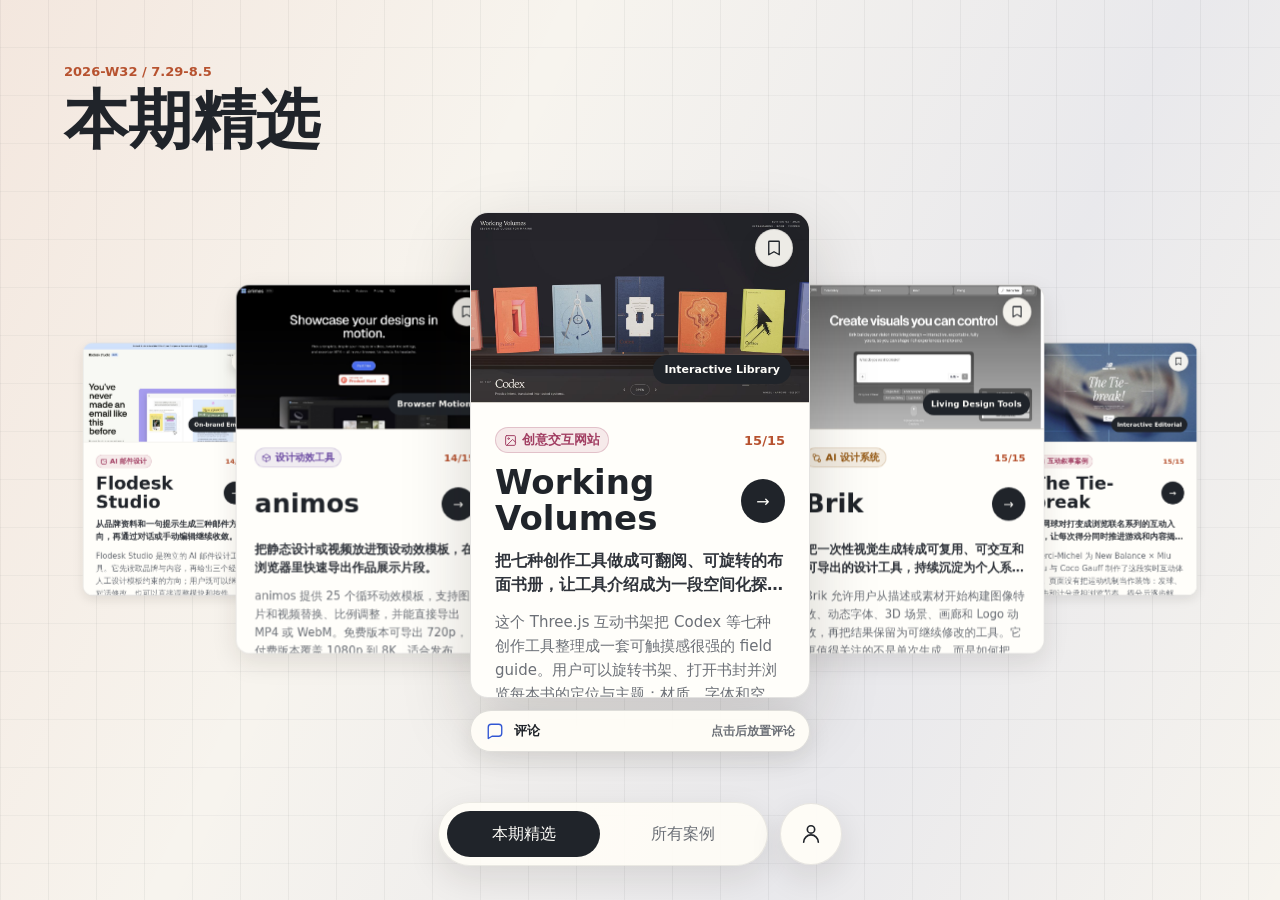
==== commit a7639547: "Add persistent publications and scoped comments" ====
--- a/cowork-app/index.html
+++ b/cowork-app/index.html
@@ -4,7 +4,7 @@
     <meta charset="UTF-8" />
     <meta name="viewport" content="width=device-width, initial-scale=1.0" />
     <title>设计资源精选</title>
-    <link rel="stylesheet" href="./styles.css?v=45" />
+    <link rel="stylesheet" href="./styles.css?v=46" />
   </head>
   <body>
     <main class="app-shell" aria-live="polite">
@@ -69,7 +69,7 @@
           hidden
         ></button>
         <div class="comment-placement-hint" id="commentPlacementHint" hidden>
-          点击任意位置放置评论
+          <strong id="commentPlacementHintText">点击内容区外任意位置放置评论</strong>
           <span>Esc 退出</span>
         </div>
         <form class="comment-point-composer" id="commentPointForm" hidden>
@@ -85,15 +85,15 @@
               </svg>
             </button>
           </header>
-          <label class="sr-only" for="commentPointInput">在此位置发表评论</label>
+          <label class="sr-only" for="commentPointInput">发表对这个案例的看法</label>
           <textarea
             id="commentPointInput"
             maxlength="1000"
             rows="3"
-            placeholder="写下你对这个位置的看法"
+            placeholder="写下你对这个案例的看法"
           ></textarea>
           <div class="comment-point-actions">
-            <span>评论会固定在这个位置</span>
+            <span>评论会关联到这个案例</span>
             <button id="commentPointSubmit" type="submit">发布</button>
           </div>
         </form>
@@ -222,6 +222,89 @@
         </article>
       </div>
 
+      <div class="publication-layer" id="publicationLayer" aria-hidden="true">
+        <button
+          class="publication-backdrop"
+          id="publicationBackdrop"
+          type="button"
+          aria-label="关闭发布窗口"
+        ></button>
+        <section
+          class="publication-dialog"
+          role="dialog"
+          aria-modal="true"
+          aria-labelledby="publicationTitle"
+        >
+          <header class="publication-header">
+            <div>
+              <p>我的发布</p>
+              <h2 id="publicationTitle">添加设计资源</h2>
+            </div>
+            <button
+              class="publication-close"
+              id="publicationClose"
+              type="button"
+              aria-label="关闭发布窗口"
+            >
+              <svg viewBox="0 0 24 24" aria-hidden="true">
+                <path d="m6 6 12 12M18 6 6 18"></path>
+              </svg>
+            </button>
+          </header>
+
+          <form class="publication-form" id="publicationForm">
+            <fieldset>
+              <legend>选择分类 <span>*</span></legend>
+              <div class="publication-categories" id="publicationCategories"></div>
+            </fieldset>
+
+            <label class="publication-field">
+              <span>资源链接 <strong>*</strong></span>
+              <input
+                id="publicationUrl"
+                name="url"
+                type="url"
+                inputmode="url"
+                autocomplete="url"
+                placeholder="https://"
+                required
+              />
+            </label>
+
+            <label class="publication-field">
+              <span>案例解读 <small>选填，留空由 AI 生成</small></span>
+              <textarea
+                id="publicationDescription"
+                name="description"
+                rows="4"
+                maxlength="1200"
+                placeholder="它是什么，哪些地方值得观察"
+              ></textarea>
+            </label>
+
+            <label class="publication-field">
+              <span>可以怎么用 <small>选填，留空由 AI 生成</small></span>
+              <textarea
+                id="publicationAction"
+                name="action"
+                rows="3"
+                maxlength="800"
+                placeholder="适合放进什么设计任务或工作流"
+              ></textarea>
+            </label>
+
+            <p class="publication-form-message" id="publicationFormMessage" role="status"></p>
+
+            <footer class="publication-actions">
+              <button id="publicationCancel" type="button">取消</button>
+              <button class="publication-submit" id="publicationSubmit" type="submit">
+                确定并生成
+              </button>
+            </footer>
+          </form>
+        </section>
+      </div>
+
       <div class="comment-layer" id="commentLayer" aria-hidden="true">
         <aside
           class="comment-popover"
@@ -250,7 +333,7 @@
               <button id="cancelReply" type="button">取消</button>
             </div>
             <label class="sr-only" for="commentInput">发表评论</label>
-            <textarea id="commentInput" maxlength="1000" rows="3" placeholder="写下你的看法"></textarea>
+            <textarea id="commentInput" maxlength="1000" rows="3" placeholder="写下你对这个案例的看法"></textarea>
             <div class="comment-form-actions">
               <span>最多 1000 字</span>
               <button class="comment-submit" id="commentSubmit" type="submit">发布评论</button>
@@ -261,6 +344,6 @@
     </main>
 
     <script src="https://cdn.jsdelivr.net/npm/gsap@3.12.5/dist/gsap.min.js"></script>
-    <script src="./app.js?v=26"></script>
+    <script src="./app.js?v=28"></script>
   </body>
 </html>
--- a/cowork-app/styles.css
+++ b/cowork-app/styles.css
@@ -49,7 +49,8 @@
 
 button,
 select,
-input {
+input,
+textarea {
   font: inherit;
 }
 
@@ -1107,6 +1108,11 @@
   border-radius: 8px;
 }
 
+.comment-placement-surface.is-blocked {
+  cursor: not-allowed;
+  background: rgba(183, 82, 47, 0.035);
+}
+
 .comment-placement-surface:focus-visible {
   outline: 3px solid var(--focus-ring);
   outline-offset: -4px;
@@ -1134,6 +1140,14 @@
   color: rgba(255, 255, 255, 0.64);
   font-size: 10px;
   font-weight: 650;
+}
+
+.comment-placement-hint strong {
+  font: inherit;
+}
+
+.comment-placement-hint.is-error {
+  background: var(--accent-2);
 }
 
 .comment-point-composer {
@@ -1872,6 +1886,160 @@
   gap: 20px;
 }
 
+.profile-publication-toolbar {
+  display: flex;
+  align-items: center;
+  justify-content: space-between;
+  gap: 16px;
+  margin-bottom: 16px;
+}
+
+.profile-publication-toolbar > span {
+  color: var(--muted);
+  font-size: 13px;
+  font-weight: 700;
+}
+
+.profile-publish-button {
+  display: inline-flex;
+  align-items: center;
+  justify-content: center;
+  gap: 8px;
+  min-height: 42px;
+  padding: 0 16px;
+  color: var(--surface);
+  font-size: 13px;
+  font-weight: 740;
+  cursor: pointer;
+  background: var(--ink);
+  border: 0;
+  border-radius: 8px;
+  transition:
+    background 160ms ease,
+    transform 160ms ease;
+}
+
+.profile-publish-button:hover {
+  background: var(--accent);
+  transform: translateY(-1px);
+}
+
+.profile-publish-button svg {
+  width: 17px;
+  height: 17px;
+  fill: none;
+  stroke: currentColor;
+  stroke-linecap: round;
+  stroke-width: 1.8;
+}
+
+.profile-publication-grid {
+  display: grid;
+  grid-template-columns: repeat(3, minmax(0, 1fr));
+  gap: 20px;
+}
+
+.profile-publication-card {
+  display: grid;
+  min-width: 0;
+  overflow: hidden;
+  cursor: pointer;
+  background: var(--surface);
+  border: 1px solid var(--line);
+  border-radius: 8px;
+  box-shadow: var(--soft-shadow);
+  transition:
+    border-color 180ms ease,
+    box-shadow 180ms ease,
+    transform 180ms ease;
+}
+
+.profile-publication-card:not(.is-generating):hover {
+  border-color: var(--accent-line);
+  box-shadow: var(--shadow);
+  transform: translateY(-3px);
+}
+
+.profile-publication-card:focus-visible {
+  outline: 3px solid var(--focus-ring);
+  outline-offset: 3px;
+}
+
+.profile-publication-media {
+  position: relative;
+  aspect-ratio: 16 / 10;
+  overflow: hidden;
+  background: var(--surface-2);
+  border-bottom: 1px solid var(--line);
+}
+
+.profile-publication-media img {
+  width: 100%;
+  height: 100%;
+  object-fit: cover;
+}
+
+.profile-publication-card.is-generating .profile-publication-media::after {
+  position: absolute;
+  background: linear-gradient(
+    100deg,
+    transparent 20%,
+    rgba(255, 255, 255, 0.64) 48%,
+    transparent 76%
+  );
+  content: "";
+  inset: 0;
+  transform: translateX(-100%);
+  animation: publication-shimmer 1.5s ease-in-out infinite;
+}
+
+.profile-publication-card h3 {
+  padding: 17px 18px 19px;
+  margin: 0;
+  overflow: hidden;
+  font-size: 19px;
+  line-height: 1.25;
+  text-overflow: ellipsis;
+  white-space: nowrap;
+}
+
+.profile-publication-status {
+  position: absolute;
+  z-index: 1;
+  bottom: 14px;
+  left: 14px;
+  display: inline-flex;
+  align-items: center;
+  gap: 8px;
+  padding: 8px 10px;
+  color: var(--surface);
+  font-size: 11px;
+  font-weight: 740;
+  background: rgba(32, 36, 42, 0.9);
+  border-radius: 999px;
+}
+
+.profile-publication-spinner {
+  width: 12px;
+  height: 12px;
+  border: 2px solid rgba(255, 255, 255, 0.34);
+  border-top-color: #fff;
+  border-radius: 50%;
+  animation: publication-spin 800ms linear infinite;
+}
+
+@keyframes publication-spin {
+  to {
+    transform: rotate(360deg);
+  }
+}
+
+@keyframes publication-shimmer {
+  to {
+    transform: translateX(100%);
+  }
+}
+
 .profile-resource-card {
   display: grid;
   grid-template-rows: 190px auto;
@@ -1991,8 +2159,293 @@
   line-height: 1.6;
 }
 
-body.is-detail-open {
+.profile-empty .profile-publish-button {
+  justify-self: center;
+  margin-top: 22px;
+}
+
+body.is-detail-open,
+body.is-publication-open {
   overflow: hidden;
+}
+
+.publication-layer {
+  position: fixed;
+  z-index: 34;
+  display: grid;
+  padding: clamp(16px, 4vw, 44px);
+  pointer-events: none;
+  visibility: hidden;
+  opacity: 0;
+  inset: 0;
+  place-items: center;
+  transition:
+    opacity 180ms ease,
+    visibility 180ms ease;
+}
+
+.publication-layer.is-open {
+  pointer-events: auto;
+  visibility: visible;
+  opacity: 1;
+}
+
+.publication-backdrop {
+  position: absolute;
+  width: 100%;
+  height: 100%;
+  padding: 0;
+  cursor: default;
+  background: rgba(24, 27, 32, 0.48);
+  border: 0;
+  inset: 0;
+  backdrop-filter: blur(8px);
+}
+
+.publication-dialog {
+  position: relative;
+  z-index: 1;
+  width: min(720px, calc(100vw - 32px));
+  max-height: min(760px, calc(100svh - 32px));
+  overflow: auto;
+  background: var(--surface);
+  border: 1px solid rgba(32, 36, 42, 0.14);
+  border-radius: 12px;
+  box-shadow: 0 36px 110px rgba(20, 22, 26, 0.36);
+  opacity: 0;
+  transform: translateY(18px) scale(0.98);
+  transition:
+    opacity 180ms ease,
+    transform 240ms cubic-bezier(0.22, 1, 0.36, 1);
+}
+
+.publication-layer.is-open .publication-dialog {
+  opacity: 1;
+  transform: translateY(0) scale(1);
+}
+
+.publication-header {
+  display: flex;
+  align-items: flex-start;
+  justify-content: space-between;
+  gap: 18px;
+  padding: 28px 30px 22px;
+  border-bottom: 1px solid var(--line);
+}
+
+.publication-header p,
+.publication-header h2 {
+  margin: 0;
+}
+
+.publication-header p {
+  color: var(--accent-2);
+  font-size: 11px;
+  font-weight: 760;
+}
+
+.publication-header h2 {
+  margin-top: 6px;
+  font-size: 26px;
+}
+
+.publication-close {
+  display: grid;
+  flex: 0 0 38px;
+  width: 38px;
+  height: 38px;
+  padding: 0;
+  color: var(--muted);
+  cursor: pointer;
+  background: var(--surface-2);
+  border: 1px solid var(--line);
+  border-radius: 50%;
+  place-items: center;
+}
+
+.publication-close:hover {
+  color: var(--surface);
+  background: var(--ink);
+}
+
+.publication-close svg {
+  width: 17px;
+  height: 17px;
+  fill: none;
+  stroke: currentColor;
+  stroke-linecap: round;
+  stroke-width: 1.8;
+}
+
+.publication-form {
+  display: grid;
+  gap: 22px;
+  padding: 26px 30px 30px;
+}
+
+.publication-form fieldset {
+  padding: 0;
+  margin: 0;
+  border: 0;
+}
+
+.publication-form legend,
+.publication-field > span {
+  display: flex;
+  align-items: center;
+  justify-content: space-between;
+  gap: 12px;
+  margin-bottom: 10px;
+  color: var(--ink);
+  font-size: 13px;
+  font-weight: 740;
+}
+
+.publication-form legend span,
+.publication-field strong {
+  color: var(--accent-2);
+}
+
+.publication-field small {
+  color: var(--muted);
+  font-size: 11px;
+  font-weight: 620;
+}
+
+.publication-categories {
+  display: grid;
+  grid-template-columns: repeat(3, minmax(0, 1fr));
+  gap: 8px;
+}
+
+.publication-category-option {
+  position: relative;
+  display: flex;
+  align-items: center;
+  gap: 9px;
+  min-height: 44px;
+  padding: 0 12px;
+  color: var(--muted);
+  font-size: 12px;
+  font-weight: 700;
+  cursor: pointer;
+  background: var(--surface);
+  border: 1px solid var(--line);
+  border-radius: 8px;
+}
+
+.publication-category-option:has(input:checked) {
+  color: var(--accent-strong);
+  background: var(--accent-soft);
+  border-color: var(--accent-line);
+}
+
+.publication-category-option input {
+  position: absolute;
+  opacity: 0;
+  pointer-events: none;
+}
+
+.publication-category-option:has(input:focus-visible) {
+  outline: 3px solid var(--focus-ring);
+  outline-offset: 2px;
+}
+
+.publication-category-icon {
+  display: grid;
+  flex: 0 0 18px;
+  width: 18px;
+  height: 18px;
+  place-items: center;
+}
+
+.publication-category-icon svg {
+  width: 17px;
+  height: 17px;
+  fill: none;
+  stroke: currentColor;
+  stroke-linecap: round;
+  stroke-linejoin: round;
+  stroke-width: 1.8;
+}
+
+.publication-field {
+  display: block;
+}
+
+.publication-field input,
+.publication-field textarea {
+  display: block;
+  width: 100%;
+  padding: 12px 13px;
+  resize: vertical;
+  color: var(--ink);
+  font-size: 13px;
+  line-height: 1.55;
+  background: #fff;
+  border: 1px solid rgba(32, 36, 42, 0.18);
+  border-radius: 8px;
+  outline: none;
+}
+
+.publication-field input {
+  height: 46px;
+}
+
+.publication-field textarea {
+  min-height: 86px;
+}
+
+.publication-field input:focus,
+.publication-field textarea:focus {
+  border-color: var(--accent);
+  box-shadow: 0 0 0 3px var(--accent-soft);
+}
+
+.publication-form-message {
+  min-height: 18px;
+  margin: -8px 0 0;
+  color: var(--muted);
+  font-size: 12px;
+}
+
+.publication-form-message.is-error {
+  color: var(--accent-2);
+}
+
+.publication-actions {
+  display: flex;
+  justify-content: flex-end;
+  gap: 10px;
+}
+
+.publication-actions button {
+  min-width: 86px;
+  height: 42px;
+  padding: 0 16px;
+  font-size: 13px;
+  font-weight: 740;
+  cursor: pointer;
+  background: transparent;
+  border: 1px solid var(--line);
+  border-radius: 8px;
+}
+
+.publication-actions .publication-submit {
+  min-width: 112px;
+  color: var(--surface);
+  background: var(--ink);
+  border-color: var(--ink);
+}
+
+.publication-actions .publication-submit:hover {
+  background: var(--accent);
+  border-color: var(--accent);
+}
+
+.publication-actions button:disabled {
+  cursor: wait;
+  opacity: 0.55;
 }
 
 .resource-detail-layer {
@@ -2995,3 +3448,58 @@
     font-size: 14px;
   }
 }
+
+@media (max-width: 1180px) and (min-width: 761px) {
+  .profile-publication-grid {
+    grid-template-columns: repeat(2, minmax(0, 1fr));
+  }
+}
+
+@media (max-width: 760px) {
+  .profile-publication-grid {
+    grid-template-columns: 1fr;
+    gap: 16px;
+  }
+
+  .profile-publication-toolbar {
+    margin-bottom: 14px;
+  }
+
+  .publication-layer {
+    align-items: end;
+    padding: 8px;
+  }
+
+  .publication-dialog {
+    width: 100%;
+    max-height: calc(100svh - 16px);
+    border-radius: 10px;
+  }
+
+  .publication-header {
+    padding: 22px 20px 18px;
+  }
+
+  .publication-header h2 {
+    font-size: 23px;
+  }
+
+  .publication-form {
+    gap: 18px;
+    padding: 20px;
+  }
+
+  .publication-categories {
+    grid-template-columns: repeat(2, minmax(0, 1fr));
+  }
+
+  .publication-actions {
+    display: grid;
+    grid-template-columns: 1fr 1fr;
+  }
+
+  .publication-actions button,
+  .publication-actions .publication-submit {
+    width: 100%;
+  }
+}
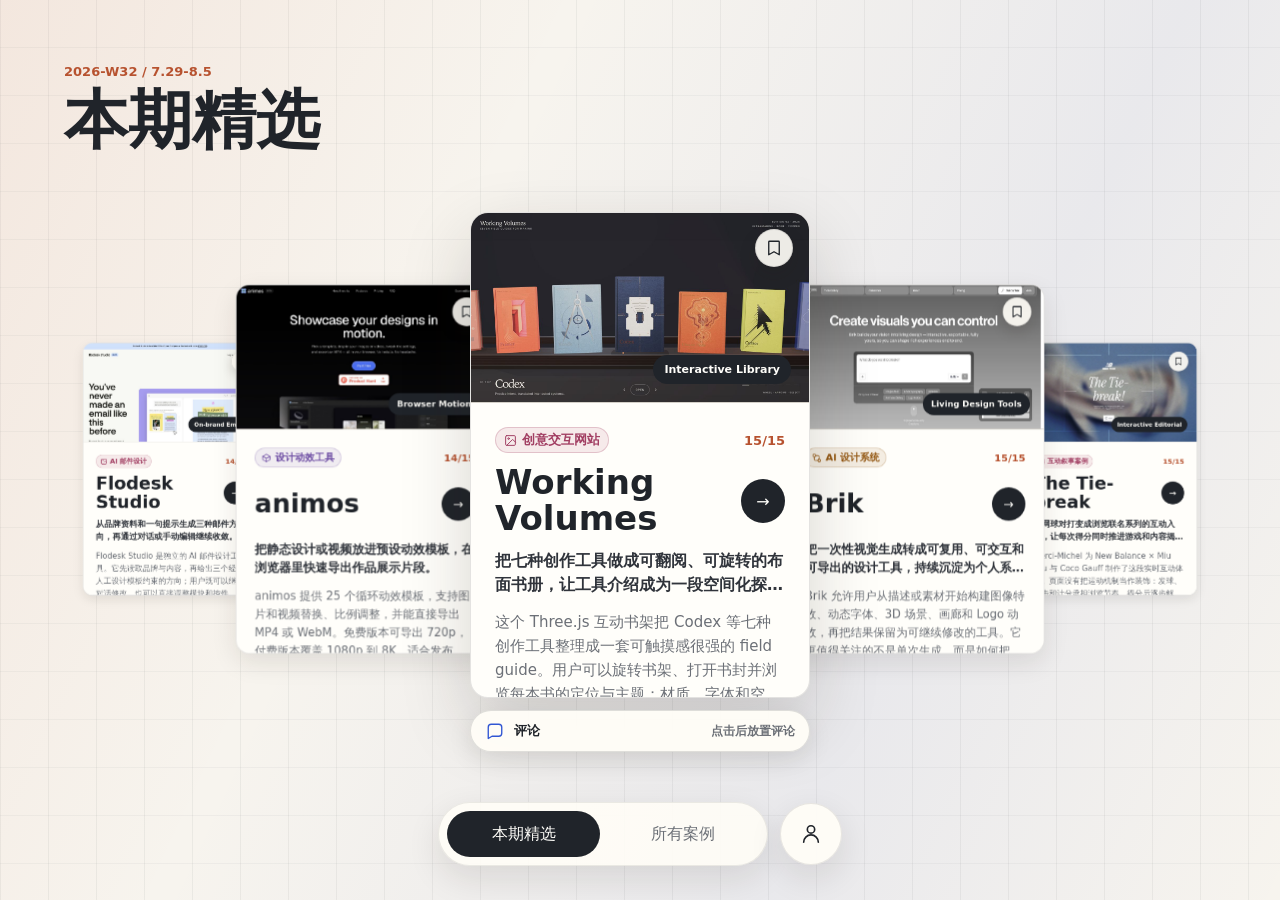
==== commit 4da65438: "Add owned comment deletion and unify saved tags" ====
--- a/cowork-app/index.html
+++ b/cowork-app/index.html
@@ -4,7 +4,7 @@
     <meta charset="UTF-8" />
     <meta name="viewport" content="width=device-width, initial-scale=1.0" />
     <title>设计资源精选</title>
-    <link rel="stylesheet" href="./styles.css?v=46" />
+    <link rel="stylesheet" href="./styles.css?v=47" />
   </head>
   <body>
     <main class="app-shell" aria-live="polite">
@@ -344,6 +344,6 @@
     </main>
 
     <script src="https://cdn.jsdelivr.net/npm/gsap@3.12.5/dist/gsap.min.js"></script>
-    <script src="./app.js?v=28"></script>
+    <script src="./app.js?v=29"></script>
   </body>
 </html>
--- a/cowork-app/styles.css
+++ b/cowork-app/styles.css
@@ -2071,20 +2071,6 @@
   min-width: 0;
 }
 
-.profile-filter-tag {
-  display: inline-flex;
-  align-items: center;
-  min-height: 24px;
-  padding: 3px 8px;
-  color: var(--muted);
-  font-size: 12px;
-  font-weight: 700;
-  white-space: nowrap;
-  background: var(--surface-2);
-  border: 1px solid var(--line);
-  border-radius: 999px;
-}
-
 .profile-resource-body h3,
 .profile-resource-body p {
   margin: 0;
@@ -2863,7 +2849,28 @@
   white-space: pre-wrap;
 }
 
-.comment-reply {
+.comment-item.is-deleted .comment-avatar {
+  color: var(--muted);
+  background: var(--surface-2);
+  border: 1px solid var(--line);
+}
+
+.comment-item.is-deleted .comment-body p {
+  color: var(--muted);
+  font-style: italic;
+}
+
+.comment-actions {
+  display: flex;
+  align-items: center;
+  gap: 14px;
+}
+
+.comment-reply,
+.comment-delete {
+  display: inline-flex;
+  align-items: center;
+  gap: 4px;
   padding: 0;
   color: var(--muted);
   cursor: pointer;
@@ -2875,6 +2882,25 @@
 
 .comment-reply:hover {
   color: var(--accent);
+}
+
+.comment-delete:hover {
+  color: #b24d34;
+}
+
+.comment-delete:disabled {
+  cursor: wait;
+  opacity: 0.45;
+}
+
+.comment-delete svg {
+  width: 13px;
+  height: 13px;
+  fill: none;
+  stroke: currentColor;
+  stroke-linecap: round;
+  stroke-linejoin: round;
+  stroke-width: 1.8;
 }
 
 .comment-empty {
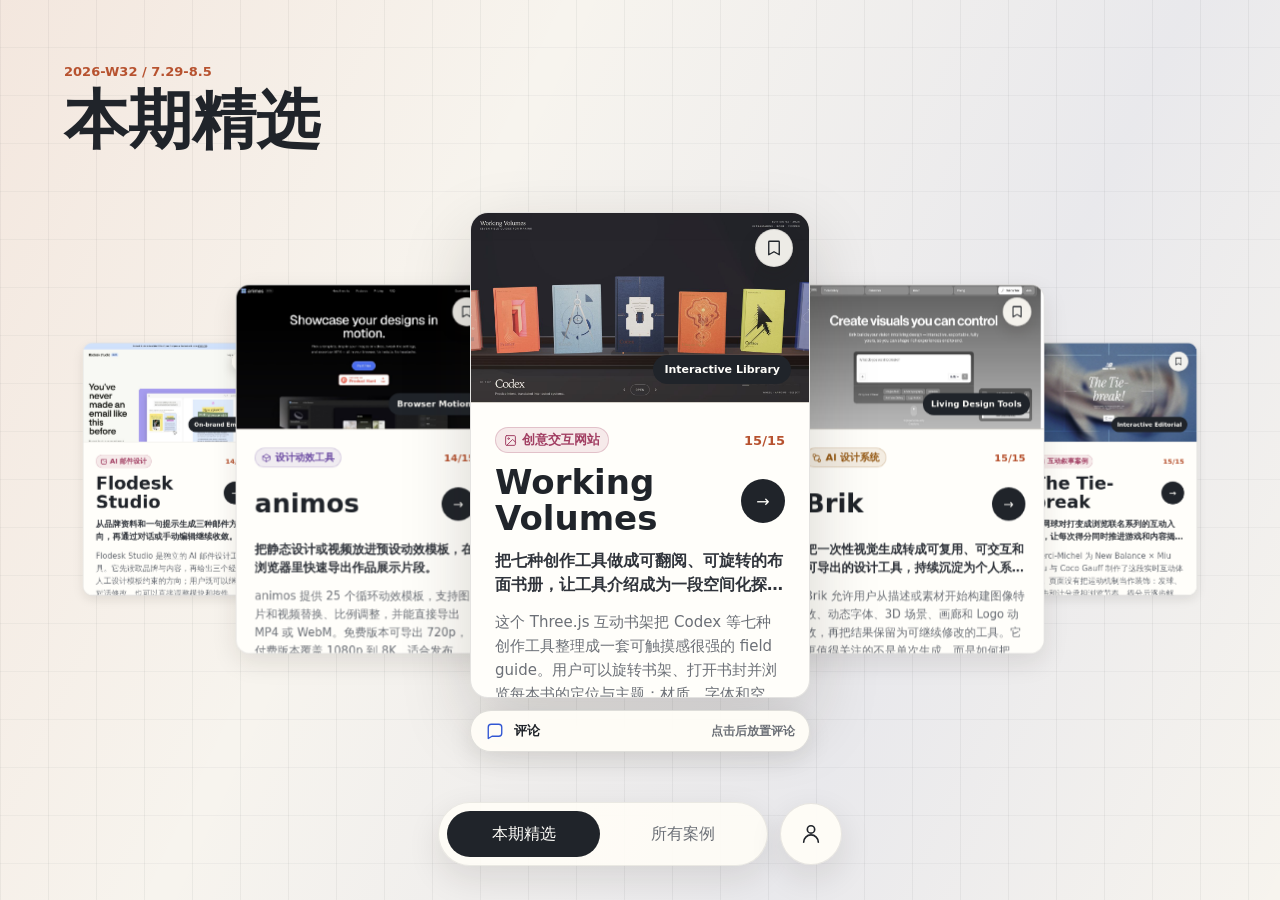
==== commit 1a3b0fcc: "Assign uploads to weekly issues and polish profile states" ====
--- a/cowork-app/index.html
+++ b/cowork-app/index.html
@@ -4,7 +4,7 @@
     <meta charset="UTF-8" />
     <meta name="viewport" content="width=device-width, initial-scale=1.0" />
     <title>设计资源精选</title>
-    <link rel="stylesheet" href="./styles.css?v=47" />
+    <link rel="stylesheet" href="./styles.css?v=48" />
   </head>
   <body>
     <main class="app-shell" aria-live="polite">
@@ -259,6 +259,18 @@
             </fieldset>
 
             <label class="publication-field">
+              <span>资源名称 <small>选填，留空由 AI 生成</small></span>
+              <input
+                id="publicationName"
+                name="title"
+                type="text"
+                maxlength="80"
+                autocomplete="off"
+                placeholder="输入产品或项目名称"
+              />
+            </label>
+
+            <label class="publication-field">
               <span>资源链接 <strong>*</strong></span>
               <input
                 id="publicationUrl"
@@ -344,6 +356,6 @@
     </main>
 
     <script src="https://cdn.jsdelivr.net/npm/gsap@3.12.5/dist/gsap.min.js"></script>
-    <script src="./app.js?v=29"></script>
+    <script src="./app.js?v=30"></script>
   </body>
 </html>
--- a/cowork-app/styles.css
+++ b/cowork-app/styles.css
@@ -1537,14 +1537,17 @@
   font-size: 11px;
 }
 
-.app-shell.is-all-mode .resource-card .category {
+.app-shell.is-all-mode .resource-card .category,
+.profile-resource-card .category {
   gap: 4px;
   max-width: 180px;
   min-height: 22px;
   padding: 2px 7px;
-}
-
-.app-shell.is-all-mode .resource-card .category-icon {
+  font-size: 11px;
+}
+
+.app-shell.is-all-mode .resource-card .category-icon,
+.profile-resource-card .category-icon {
   flex-basis: 12px;
   width: 12px;
   height: 12px;
